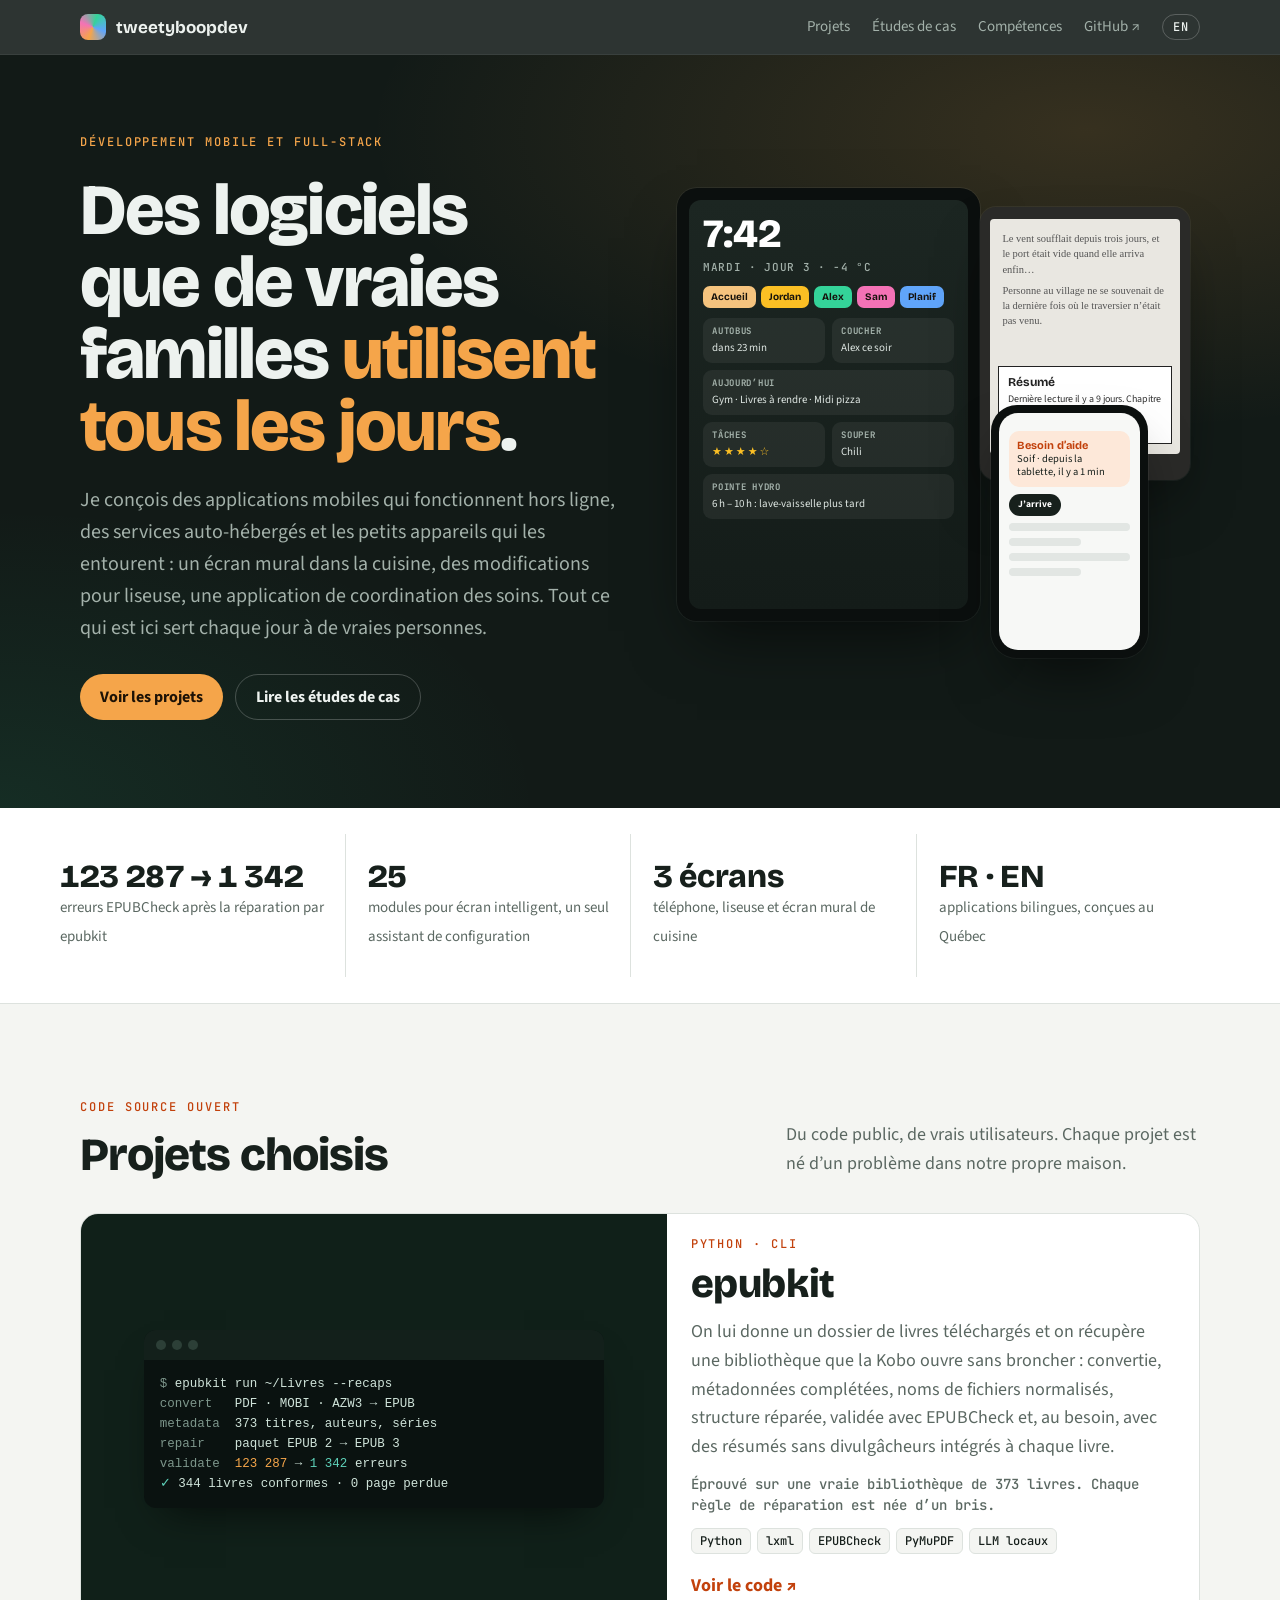
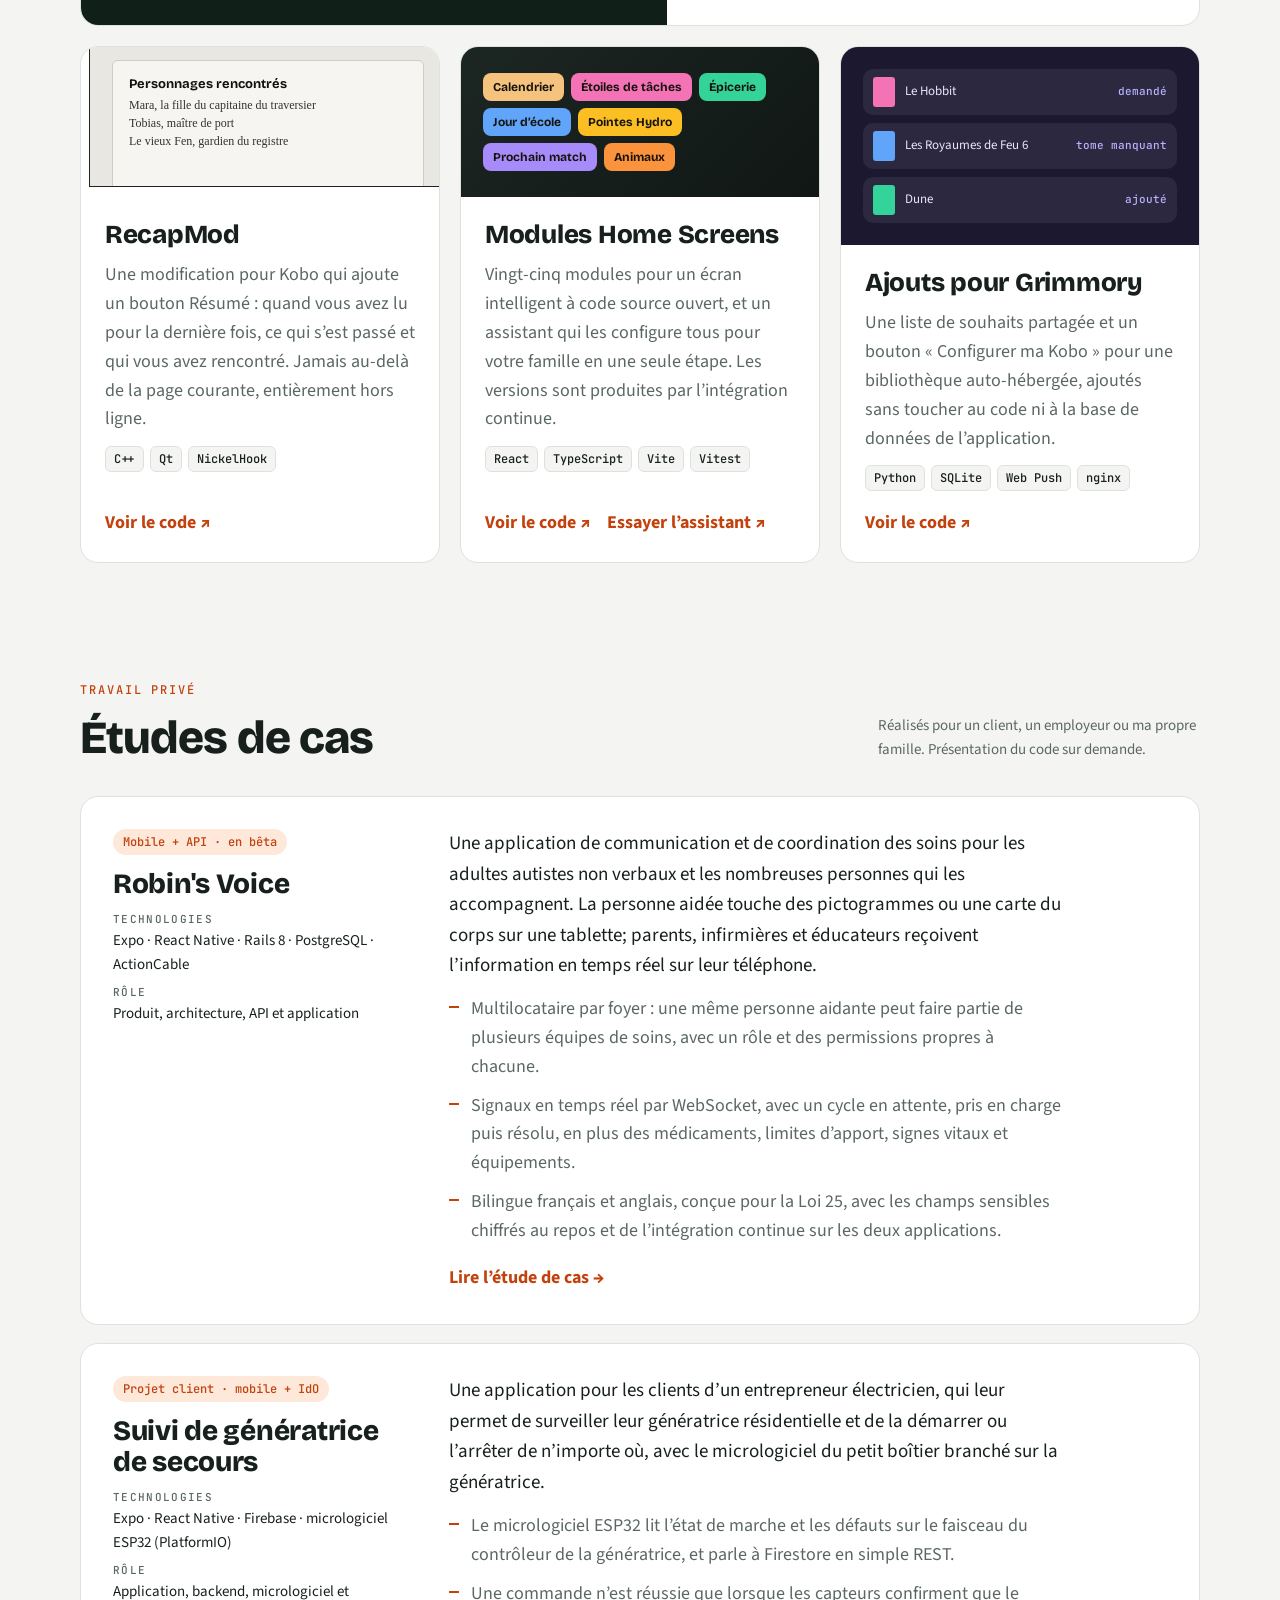
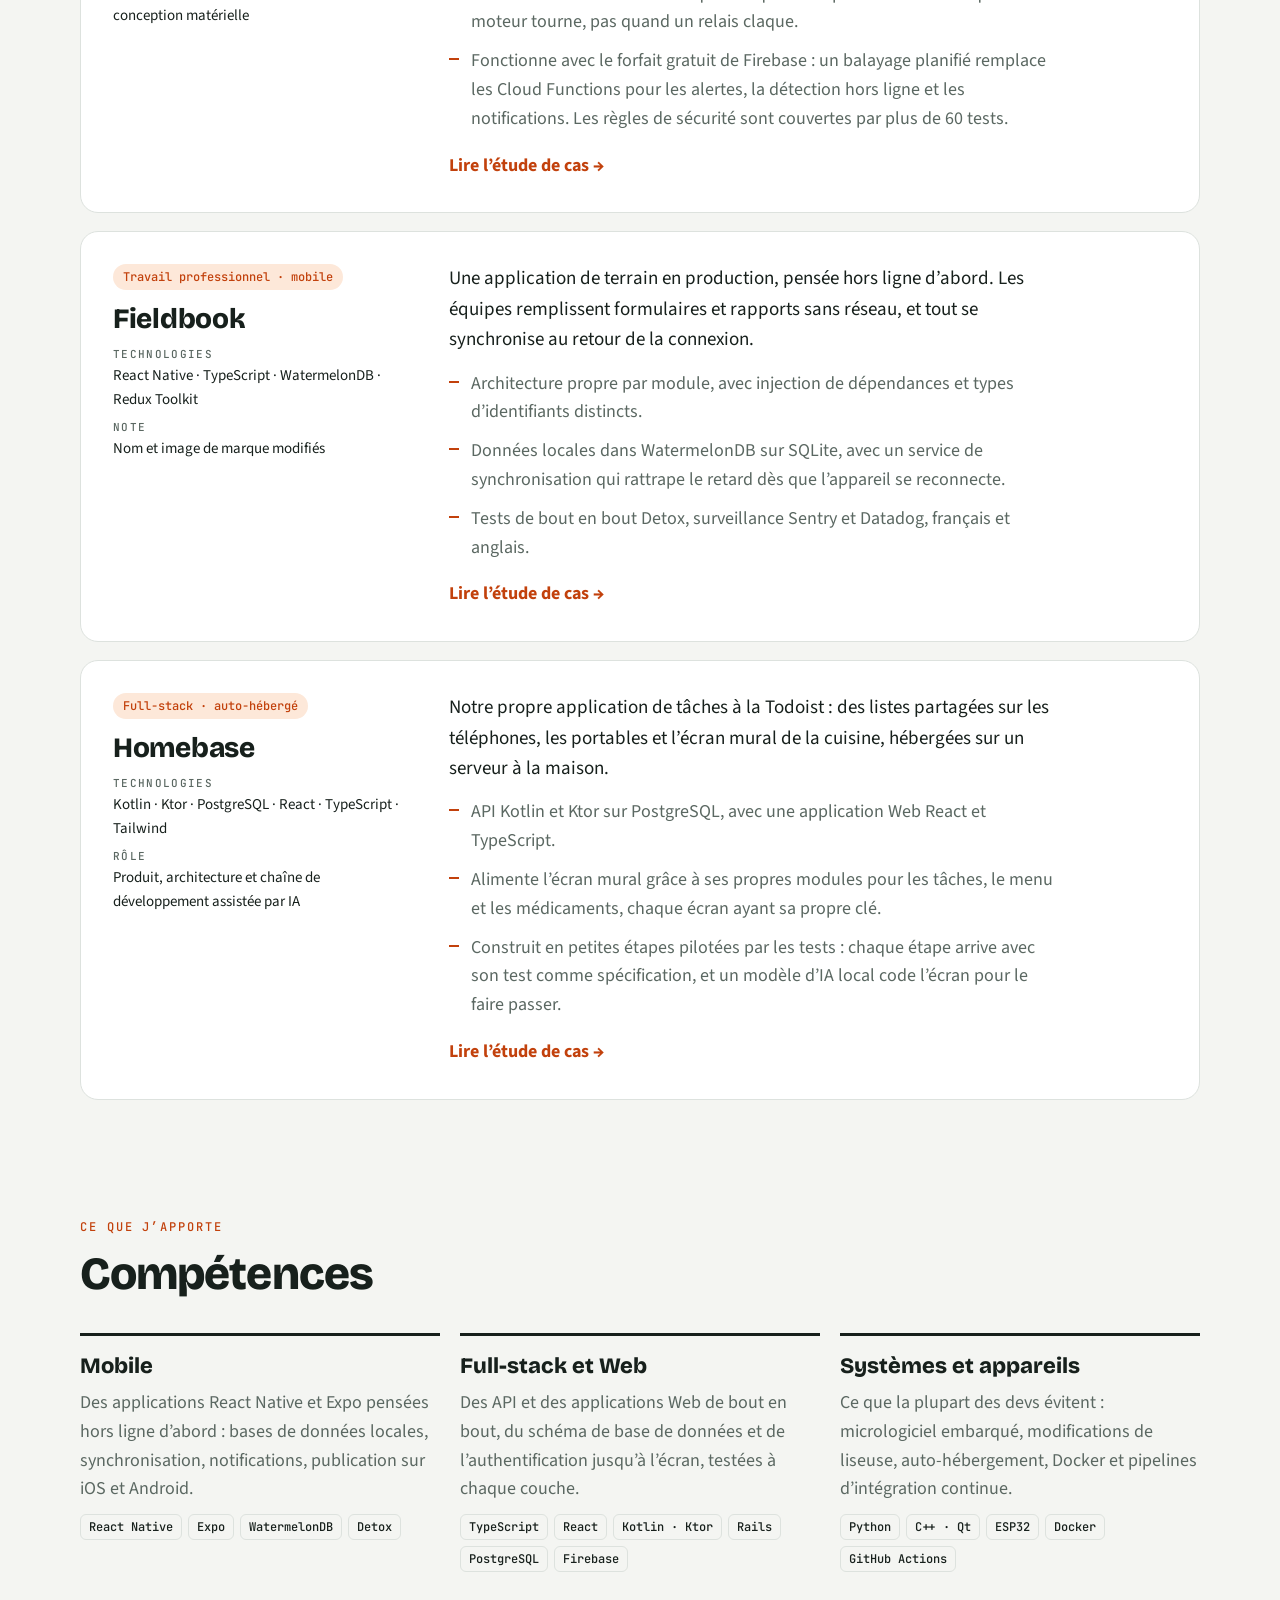
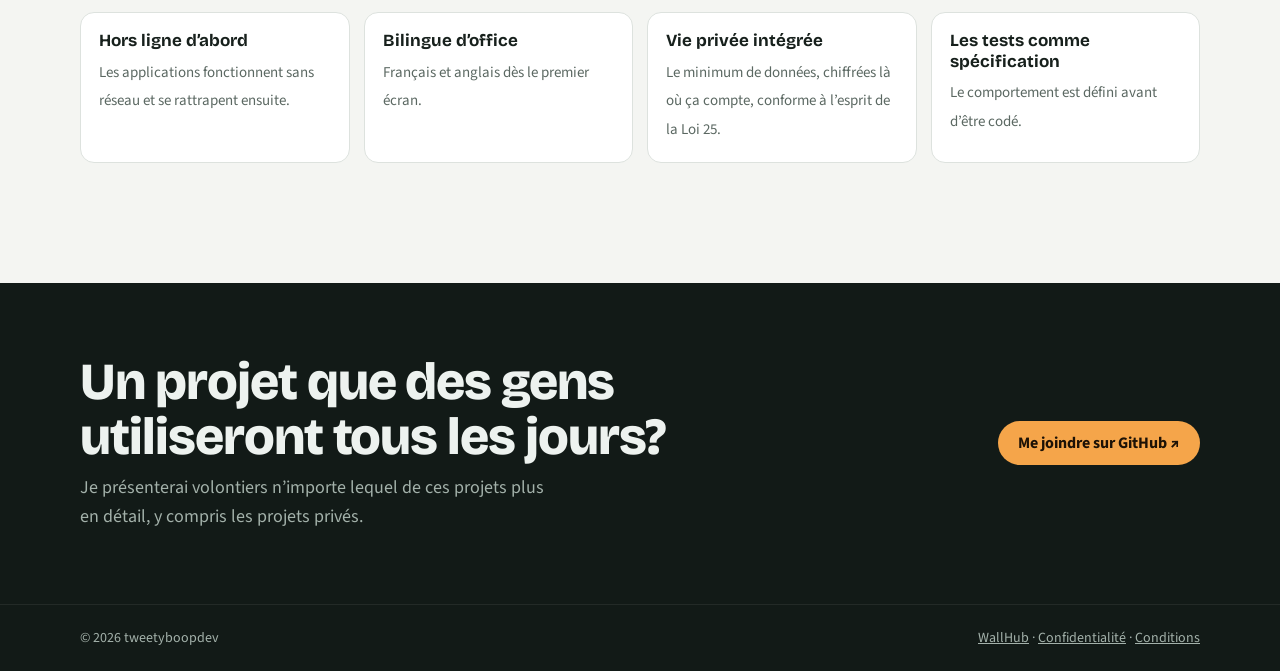
==== fr/index.html @ bd6b7a41 "Add case study pages, French version and link previews Each case study gets its own page with the pr" ====
<!doctype html>
<html lang="fr">
<head>
<meta charset="utf-8">
<meta name="viewport" content="width=device-width, initial-scale=1, viewport-fit=cover">
<title>tweetyboopdev · Développement mobile et full-stack</title>
<meta name="description" content="Applications mobiles hors ligne d’abord, logiciels familiaux auto-hébergés, outils pour livres numériques et modules pour écran intelligent. Des logiciels que de vraies familles utilisent tous les jours.">
<link rel="canonical" href="https://tweetyboopdev2022-code.github.io/fr/">
<link rel="alternate" hreflang="fr" href="https://tweetyboopdev2022-code.github.io/fr/">
<link rel="alternate" hreflang="en" href="https://tweetyboopdev2022-code.github.io/">
<link rel="alternate" hreflang="x-default" href="https://tweetyboopdev2022-code.github.io/">
<meta property="og:type" content="website">
<meta property="og:site_name" content="tweetyboopdev">
<meta property="og:title" content="tweetyboopdev · Développement mobile et full-stack">
<meta property="og:description" content="Applications mobiles hors ligne d’abord, logiciels familiaux auto-hébergés, outils pour livres numériques et modules pour écran intelligent. Des logiciels que de vraies familles utilisent tous les jours.">
<meta property="og:url" content="https://tweetyboopdev2022-code.github.io/fr/">
<meta property="og:image" content="https://tweetyboopdev2022-code.github.io/assets/og-fr.png">
<meta property="og:image:width" content="1200">
<meta property="og:image:height" content="630">
<meta property="og:locale" content="fr_CA">
<meta name="twitter:card" content="summary_large_image">
<meta name="theme-color" content="#121a17">
<link rel="icon" href="/assets/icon.svg" type="image/svg+xml">
<link rel="icon" href="/assets/icon-32.png" sizes="32x32" type="image/png">
<link rel="apple-touch-icon" href="/assets/apple-touch-icon.png">
<link rel="preconnect" href="https://fonts.googleapis.com">
<link rel="preconnect" href="https://fonts.gstatic.com" crossorigin>
<link rel="stylesheet" href="https://fonts.googleapis.com/css2?family=Bricolage+Grotesque:opsz,wght@12..96,500;12..96,700;12..96,800&family=Source+Sans+3:wght@400;600;700&family=JetBrains+Mono:wght@400;500&display=swap">
<link rel="stylesheet" href="/assets/site.css">
</head>
<body>

<header class="nav">
  <div class="wrap">
    <a class="brand" href="#top"><i aria-hidden="true"></i>tweetyboopdev</a>
    <ul>
      <li><a href="#work">Projets</a></li>
      <li><a href="#cases">Études de cas</a></li>
      <li><a href="#skills">Compétences</a></li>
      
      <li><a href="https://github.com/tweetyboopdev2022-code">GitHub ↗</a></li>
      <li><a class="lang" href="/" hreflang="en" lang="en" aria-label="Read in English">EN</a></li>
    </ul>
  </div>
</header>

<main id="top">
  <section class="hero" aria-labelledby="hero-h">
    <div class="wrap">
      <div>
        <span class="eyebrow">Développement mobile et full-stack</span>
        <h1 id="hero-h">Des logiciels que de vraies familles <em>utilisent tous les jours</em>.</h1>
        <p class="lede">Je conçois des applications mobiles qui fonctionnent hors ligne, des services auto-hébergés et les petits appareils qui les entourent : un écran mural dans la cuisine, des modifications pour liseuse, une application de coordination des soins. Tout ce qui est ici sert chaque jour à de vraies personnes.</p>
        
        <div class="cta">
          <a class="btn primary" href="#work">Voir les projets</a>
          <a class="btn ghost" href="#cases">Lire les études de cas</a>
        </div>
      </div>

      <div class="devices" aria-label="Illustrations de trois projets : un écran mural familial, une liseuse Kobo affichant un résumé, et un téléphone recevant une alerte de soins" role="img">
        <div class="dev wall">
          <div class="screen">
            <div class="time">7:42<small>MARDI · JOUR 3 · −4 °C</small></div>
            <div class="tabs"><b style="background:#f5c37e">Accueil</b><b style="background:#fbbf24">Jordan</b><b style="background:#34d399">Alex</b><b style="background:#f472b6">Sam</b><b style="background:#60a5fa">Planif</b></div>
            <div class="tiles">
              <div class="tile"><b>Autobus</b>dans 23 min</div><div class="tile"><b>Coucher</b>Alex ce soir</div><div class="tile wide"><b>Aujourd’hui</b>Gym · Livres à rendre · Midi pizza</div><div class="tile"><b>Tâches</b><span class="stars">★★★★☆</span></div><div class="tile"><b>Souper</b>Chili</div><div class="tile wide"><b>Pointe Hydro</b>6 h – 10 h : lave-vaisselle plus tard</div>
            </div>
          </div>
        </div>
        <div class="dev kobo">
          <div class="screen">
            <p>Le vent soufflait depuis trois jours, et le port était vide quand elle arriva enfin…</p><p>Personne au village ne se souvenait de la dernière fois où le traversier n’était pas venu.</p>
            <div class="recap"><h4>Résumé</h4><span>Dernière lecture il y a 9 jours. Chapitre 11 : Mara trouve le registre et apprend qui a vendu le bateau.</span></div>
          </div>
        </div>
        <div class="dev phone">
          <div class="screen">
            <div class="ping"><b>Besoin d’aide</b>Soif · depuis la tablette, il y a 1 min</div>
            <span class="ack">J’arrive</span>
            <div class="row"></div><div class="row s"></div><div class="row"></div><div class="row s"></div>
          </div>
        </div>
      </div>
    </div>
  </section>

  <div class="proof">
    <div class="wrap">
      <div><strong>123 287 → 1 342</strong><span>erreurs EPUBCheck après la réparation par epubkit</span></div><div><strong>25</strong><span>modules pour écran intelligent, un seul assistant de configuration</span></div><div><strong>3 écrans</strong><span>téléphone, liseuse et écran mural de cuisine</span></div><div><strong>FR · EN</strong><span>applications bilingues, conçues au Québec</span></div>
    </div>
  </div>

  <section class="block wrap" id="work" aria-labelledby="work-h">
    <div class="head">
      <div><span class="eyebrow">Code source ouvert</span><h2 id="work-h">Projets choisis</h2></div>
      <p>Du code public, de vrais utilisateurs. Chaque projet est né d’un problème dans notre propre maison.</p>
    </div>

    <div class="projects">
      <article class="proj feature">
        <div class="art epub" aria-hidden="true">
          <div class="term">
            <div class="bar"><i></i><i></i><i></i></div>
<pre><span class="dim">$</span> epubkit run ~/Livres --recaps
<span class="dim">convert</span>   PDF · MOBI · AZW3 → EPUB
<span class="dim">metadata</span>  373 titres, auteurs, séries
<span class="dim">repair</span>    paquet EPUB 2 → EPUB 3
<span class="dim">validate</span>  <span class="hi">123 287</span> → <span class="ok">1 342</span> erreurs
<span class="ok">✓</span> 344 livres conformes · 0 page perdue</pre>
          </div>
        </div>
        <div class="body">
          <span class="eyebrow">Python · CLI</span>
          <h3>epubkit</h3>
          <p>On lui donne un dossier de livres téléchargés et on récupère une bibliothèque que la Kobo ouvre sans broncher : convertie, métadonnées complétées, noms de fichiers normalisés, structure réparée, validée avec EPUBCheck et, au besoin, avec des résumés sans divulgâcheurs intégrés à chaque livre.</p>
          <p class="metric">Éprouvé sur une vraie bibliothèque de 373 livres. Chaque règle de réparation est née d’un bris.</p>
          <div class="tags"><span>Python</span><span>lxml</span><span>EPUBCheck</span><span>PyMuPDF</span><span>LLM locaux</span></div>
          <div class="links"><a href="https://github.com/tweetyboopdev2022-code/epubkit">Voir le code ↗</a></div>
        </div>
      </article>

      <article class="proj">
        <div class="art recap" aria-hidden="true"><div class="page"><b>Personnages rencontrés</b>Mara, la fille du capitaine du traversier<br>Tobias, maître de port<br>Le vieux Fen, gardien du registre</div></div>
        <div class="body">
          <h3>RecapMod</h3>
          <p>Une modification pour Kobo qui ajoute un bouton Résumé : quand vous avez lu pour la dernière fois, ce qui s’est passé et qui vous avez rencontré. Jamais au-delà de la page courante, entièrement hors ligne.</p>
          <div class="tags"><span>C++</span><span>Qt</span><span>NickelHook</span></div>
          <div class="links"><a href="https://github.com/tweetyboopdev2022-code/RecapMod">Voir le code ↗</a></div>
        </div>
      </article>

      <article class="proj">
        <div class="art hs" aria-hidden="true"><b style="background:#f5c37e">Calendrier</b><b style="background:#f472b6">Étoiles de tâches</b><b style="background:#34d399">Épicerie</b><b style="background:#60a5fa">Jour d’école</b><b style="background:#fbbf24">Pointes Hydro</b><b style="background:#a78bfa">Prochain match</b><b style="background:#fb923c">Animaux</b></div>
        <div class="body">
          <h3>Modules Home Screens</h3>
          <p>Vingt-cinq modules pour un écran intelligent à code source ouvert, et un assistant qui les configure tous pour votre famille en une seule étape. Les versions sont produites par l’intégration continue.</p>
          <div class="tags"><span>React</span><span>TypeScript</span><span>Vite</span><span>Vitest</span></div>
          <div class="links"><a href="https://github.com/tweetyboopdev2022-code/home-screens-plugins">Voir le code ↗</a><a href="https://tweetyboopdev2022-code.github.io/home-screens-plugins/">Essayer l’assistant ↗</a></div>
        </div>
      </article>

      <article class="proj">
        <div class="art grim" aria-hidden="true">
          <div class="book"><i style="background:#f472b6"></i>Le Hobbit<em>demandé</em></div><div class="book"><i style="background:#60a5fa"></i>Les Royaumes de Feu 6<em>tome manquant</em></div><div class="book"><i style="background:#34d399"></i>Dune<em>ajouté</em></div>
        </div>
        <div class="body">
          <h3>Ajouts pour Grimmory</h3>
          <p>Une liste de souhaits partagée et un bouton « Configurer ma Kobo » pour une bibliothèque auto-hébergée, ajoutés sans toucher au code ni à la base de données de l’application.</p>
          <div class="tags"><span>Python</span><span>SQLite</span><span>Web Push</span><span>nginx</span></div>
          <div class="links"><a href="https://github.com/tweetyboopdev2022-code/grimmory-addons">Voir le code ↗</a></div>
        </div>
      </article>
    </div>
  </section>

  <section class="block wrap" id="cases" aria-labelledby="cases-h">
    <div class="head">
      <div><span class="eyebrow">Travail privé</span><h2 id="cases-h">Études de cas</h2></div>
      <p class="private">Réalisés pour un client, un employeur ou ma propre famille. Présentation du code sur demande.</p>
    </div>

    <div class="cases">
      
      <article class="case" id="robins-voice">
        <aside>
          <span class="kind">Mobile + API · en bêta</span>
          <h3>Robin's Voice</h3>
          <dl><div><dt>Technologies</dt><dd>Expo · React Native · Rails 8 · PostgreSQL · ActionCable</dd></div><div><dt>Rôle</dt><dd>Produit, architecture, API et application</dd></div></dl>
        </aside>
        <div class="story">
          <p>Une application de communication et de coordination des soins pour les adultes autistes non verbaux et les nombreuses personnes qui les accompagnent. La personne aidée touche des pictogrammes ou une carte du corps sur une tablette; parents, infirmières et éducateurs reçoivent l’information en temps réel sur leur téléphone.</p>
          <ul><li>Multilocataire par foyer : une même personne aidante peut faire partie de plusieurs équipes de soins, avec un rôle et des permissions propres à chacune.</li><li>Signaux en temps réel par WebSocket, avec un cycle en attente, pris en charge puis résolu, en plus des médicaments, limites d’apport, signes vitaux et équipements.</li><li>Bilingue français et anglais, conçue pour la Loi 25, avec les champs sensibles chiffrés au repos et de l’intégration continue sur les deux applications.</li></ul>
          <a class="more" href="/fr/work/robins-voice/">Lire l’étude de cas →</a>
        </div>
      </article>
      <article class="case" id="generator-monitor">
        <aside>
          <span class="kind">Projet client · mobile + IdO</span>
          <h3>Suivi de génératrice de secours</h3>
          <dl><div><dt>Technologies</dt><dd>Expo · React Native · Firebase · micrologiciel ESP32 (PlatformIO)</dd></div><div><dt>Rôle</dt><dd>Application, backend, micrologiciel et conception matérielle</dd></div></dl>
        </aside>
        <div class="story">
          <p>Une application pour les clients d’un entrepreneur électricien, qui leur permet de surveiller leur génératrice résidentielle et de la démarrer ou l’arrêter de n’importe où, avec le micrologiciel du petit boîtier branché sur la génératrice.</p>
          <ul><li>Le micrologiciel ESP32 lit l’état de marche et les défauts sur le faisceau du contrôleur de la génératrice, et parle à Firestore en simple REST.</li><li>Une commande n’est réussie que lorsque les capteurs confirment que le moteur tourne, pas quand un relais claque.</li><li>Fonctionne avec le forfait gratuit de Firebase : un balayage planifié remplace les Cloud Functions pour les alertes, la détection hors ligne et les notifications. Les règles de sécurité sont couvertes par plus de 60 tests.</li></ul>
          <a class="more" href="/fr/work/generator-monitor/">Lire l’étude de cas →</a>
        </div>
      </article>
      <article class="case" id="fieldbook">
        <aside>
          <span class="kind">Travail professionnel · mobile</span>
          <h3>Fieldbook</h3>
          <dl><div><dt>Technologies</dt><dd>React Native · TypeScript · WatermelonDB · Redux Toolkit</dd></div><div><dt>Note</dt><dd>Nom et image de marque modifiés</dd></div></dl>
        </aside>
        <div class="story">
          <p>Une application de terrain en production, pensée hors ligne d’abord. Les équipes remplissent formulaires et rapports sans réseau, et tout se synchronise au retour de la connexion.</p>
          <ul><li>Architecture propre par module, avec injection de dépendances et types d’identifiants distincts.</li><li>Données locales dans WatermelonDB sur SQLite, avec un service de synchronisation qui rattrape le retard dès que l’appareil se reconnecte.</li><li>Tests de bout en bout Detox, surveillance Sentry et Datadog, français et anglais.</li></ul>
          <a class="more" href="/fr/work/fieldbook/">Lire l’étude de cas →</a>
        </div>
      </article>
      <article class="case" id="homebase">
        <aside>
          <span class="kind">Full-stack · auto-hébergé</span>
          <h3>Homebase</h3>
          <dl><div><dt>Technologies</dt><dd>Kotlin · Ktor · PostgreSQL · React · TypeScript · Tailwind</dd></div><div><dt>Rôle</dt><dd>Produit, architecture et chaîne de développement assistée par IA</dd></div></dl>
        </aside>
        <div class="story">
          <p>Notre propre application de tâches à la Todoist : des listes partagées sur les téléphones, les portables et l’écran mural de la cuisine, hébergées sur un serveur à la maison.</p>
          <ul><li>API Kotlin et Ktor sur PostgreSQL, avec une application Web React et TypeScript.</li><li>Alimente l’écran mural grâce à ses propres modules pour les tâches, le menu et les médicaments, chaque écran ayant sa propre clé.</li><li>Construit en petites étapes pilotées par les tests : chaque étape arrive avec son test comme spécification, et un modèle d’IA local code l’écran pour le faire passer.</li></ul>
          <a class="more" href="/fr/work/homebase/">Lire l’étude de cas →</a>
        </div>
      </article>
    </div>
  </section>

  <section class="block wrap" id="skills" aria-labelledby="skills-h">
    <div class="head">
      <div><span class="eyebrow">Ce que j’apporte</span><h2 id="skills-h">Compétences</h2></div>
    </div>
    <div class="skills">
      <div class="skill"><h3>Mobile</h3><p>Des applications React Native et Expo pensées hors ligne d’abord : bases de données locales, synchronisation, notifications, publication sur iOS et Android.</p><div class="tags"><span>React Native</span><span>Expo</span><span>WatermelonDB</span><span>Detox</span></div></div><div class="skill"><h3>Full-stack et Web</h3><p>Des API et des applications Web de bout en bout, du schéma de base de données et de l’authentification jusqu’à l’écran, testées à chaque couche.</p><div class="tags"><span>TypeScript</span><span>React</span><span>Kotlin · Ktor</span><span>Rails</span><span>PostgreSQL</span><span>Firebase</span></div></div><div class="skill"><h3>Systèmes et appareils</h3><p>Ce que la plupart des devs évitent : micrologiciel embarqué, modifications de liseuse, auto-hébergement, Docker et pipelines d’intégration continue.</p><div class="tags"><span>Python</span><span>C++ · Qt</span><span>ESP32</span><span>Docker</span><span>GitHub Actions</span></div></div>
    </div>
    <div class="principles">
      <div><b>Hors ligne d’abord</b><span>Les applications fonctionnent sans réseau et se rattrapent ensuite.</span></div><div><b>Bilingue d’office</b><span>Français et anglais dès le premier écran.</span></div><div><b>Vie privée intégrée</b><span>Le minimum de données, chiffrées là où ça compte, conforme à l’esprit de la Loi 25.</span></div><div><b>Les tests comme spécification</b><span>Le comportement est défini avant d’être codé.</span></div>
    </div>
  </section>
</main>

<section class="contact" aria-labelledby="contact-h">
  <div class="wrap">
    <div>
      <h2 id="contact-h">Un projet que des gens utiliseront tous les jours?</h2>
      <p>Je présenterai volontiers n’importe lequel de ces projets plus en détail, y compris les projets privés.</p>
    </div>
    <div class="actions"><a class="btn primary" href="https://github.com/tweetyboopdev2022-code">Me joindre sur GitHub ↗</a></div>
  </div>
</section>
<footer>
  <div class="wrap">
    <span>© 2026 tweetyboopdev</span>
    <span><a href="/wallhub/">WallHub</a> · <a href="/wallhub/privacy.html">Confidentialité</a> · <a href="/wallhub/terms.html">Conditions</a></span>
  </div>
</footer>
</body>
</html>
---- assets/site.css ----
/* Layout: a dark "living room" hero holding three device mockups (wall display, e-reader, phone);
   below it a light page: proof strip, featured + grid projects, case-study rows, skills, contact band. */
:root {
  --bg: #f4f5f2;
  --surface: #ffffff;
  --ink: #17201c;
  --muted: #5b6862;
  --line: #dde2de;
  --accent: #c2410c;
  --accent-soft: #fde8d9;
  --night: #121a17;
  --night-2: #1b2622;
  --night-ink: #edf2ef;
  --night-muted: #a3b1aa;
  --glow: #f5a54a;
  --display: "Bricolage Grotesque", "Avenir Next", "Segoe UI", system-ui, sans-serif;
  --body: "Source Sans 3", "Segoe UI", system-ui, sans-serif;
  --mono: "JetBrains Mono", ui-monospace, Menlo, Consolas, monospace;
  --radius: 18px;
  color-scheme: light;
}
@media (prefers-color-scheme: dark) {
  :root {
    --bg: #0e1412; --surface: #151d1a; --ink: #e7ede9; --muted: #9db0a7; --line: #24302b;
    --accent: #f5a54a; --accent-soft: #33261a; --night: #090e0c; --night-2: #121a17;
    color-scheme: dark;
  }
}
* { box-sizing: border-box; }
html { scroll-behavior: smooth; scroll-padding-top: 72px; }
@media (prefers-reduced-motion: reduce) { html { scroll-behavior: auto; } *, *::before, *::after { transition: none !important; animation: none !important; } }
body { margin: 0; background: var(--bg); color: var(--ink); font: 18px/1.6 var(--body); -webkit-font-smoothing: antialiased; }
img, svg { max-width: 100%; }
a { color: inherit; }
a:focus-visible, button:focus-visible { outline: 3px solid var(--glow); outline-offset: 3px; border-radius: 6px; }
.wrap { max-width: 1160px; margin: 0 auto; padding-left: max(20px, env(safe-area-inset-left, 0px)); padding-right: max(20px, env(safe-area-inset-right, 0px)); }
.eyebrow { font: 500 12px/1 var(--mono); letter-spacing: .16em; text-transform: uppercase; color: var(--accent); }

/* nav */
.nav { position: sticky; top: env(safe-area-inset-top, 0px); z-index: 20; background: color-mix(in srgb, var(--night) 88%, transparent); backdrop-filter: blur(12px); -webkit-backdrop-filter: blur(12px); color: var(--night-ink); border-bottom: 1px solid rgba(255,255,255,.06); }
body::before { content: ""; position: fixed; inset: 0 0 auto; height: env(safe-area-inset-top, 0px); z-index: 30; background: var(--night); }
.nav .wrap { display: flex; align-items: center; justify-content: space-between; gap: 16px; padding-block: 14px; }
.brand { display: flex; align-items: center; gap: 10px; font: 700 17px/1 var(--display); text-decoration: none; }
.brand i { width: 26px; height: 26px; border-radius: 8px; background: conic-gradient(from 200deg, #f5a54a, #f472b6, #34d399, #60a5fa, #f5a54a); display: inline-block; }
.nav ul { list-style: none; display: flex; gap: 22px; margin: 0; padding: 0; font-size: 15px; }
.nav ul a { text-decoration: none; color: var(--night-muted); }
.nav ul a:hover { color: var(--night-ink); }
@media (max-width: 560px) { .nav ul li:not(:last-child) { display: none; } }

/* hero */
.hero { background: radial-gradient(1200px 500px at 85% 10%, rgba(245,165,74,.16), transparent 60%), radial-gradient(900px 500px at 0% 100%, rgba(52,211,153,.10), transparent 60%), var(--night); color: var(--night-ink); overflow: hidden; }
.hero .wrap { display: grid; grid-template-columns: minmax(0, 1.05fr) minmax(0, 1fr); gap: 48px; align-items: center; padding-block: 72px 88px; }
@media (max-width: 960px) { .hero .wrap { grid-template-columns: minmax(0, 1fr); padding-block: 48px 64px; } }
.hero h1 { font: 800 clamp(40px, 6vw, 72px)/1.0 var(--display); letter-spacing: -.025em; margin: 18px 0 22px; text-wrap: balance; }
.hero h1 em { font-style: normal; color: var(--glow); }
.hero p.lede { font-size: 20px; color: var(--night-muted); max-width: 54ch; margin: 0 0 30px; }
.cta { display: flex; flex-wrap: wrap; gap: 12px; }
.btn { display: inline-flex; align-items: center; gap: 8px; font: 700 16px/1 var(--body); padding: 14px 20px; border-radius: 999px; text-decoration: none; transition: transform .15s ease, background-color .2s; }
.btn.primary { background: var(--glow); color: #1d1206; }
.btn.ghost { border: 1px solid rgba(255,255,255,.22); color: var(--night-ink); }
.btn:hover { transform: translateY(-1px); }
.hero .eyebrow { color: var(--glow); }

/* devices */
.devices { position: relative; height: 470px; }
@media (max-width: 960px) { .devices { height: 420px; max-width: 560px; width: 100%; margin: 0 auto; } }
@media (max-width: 480px) { .devices { height: 360px; } }
.dev { position: absolute; border-radius: 22px; box-shadow: 0 30px 60px -20px rgba(0,0,0,.6), 0 0 0 1px rgba(255,255,255,.06); }
.wall { left: 0; top: 0; width: 58%; height: 92%; background: #0b0f0e; padding: 12px; border-radius: 20px; }
.wall .screen { height: 100%; border-radius: 12px; background: linear-gradient(180deg, #1c2622, #141c19); padding: 14px; display: grid; grid-template-rows: auto auto 1fr; gap: 10px; overflow: hidden; }
.wall .time { font: 800 clamp(26px, 4vw, 40px)/1 var(--display); color: #fff; }
.wall .time small { display: block; font: 500 11px/1.4 var(--mono); color: #a3b1aa; letter-spacing: .06em; margin-top: 6px; }
.tabs { display: flex; flex-wrap: wrap; gap: 5px; }
.tabs b { font: 700 10px/1 var(--display); padding: 6px 8px; border-radius: 7px; color: #16120c; }
.tiles { display: grid; grid-template-columns: 1fr 1fr; gap: 7px; align-content: start; }
.tile { background: rgba(255,255,255,.06); border-radius: 9px; padding: 8px 9px; font-size: 11px; line-height: 1.3; color: #dfe7e3; min-width: 0; }
.tile b { display: block; font: 700 9px/1.2 var(--mono); letter-spacing: .08em; text-transform: uppercase; color: #a3b1aa; margin-bottom: 4px; }
.tile.wide { grid-column: span 2; }
.stars { color: #fbbf24; letter-spacing: 2px; }
.kobo { right: 2%; top: 4%; width: 40%; height: 58%; background: #2a2a28; padding: 12px 10px 26px; border-radius: 16px; }
.kobo .screen { height: 100%; background: #e9e7e1; border-radius: 4px; color: #222; padding: 12px; font-family: Georgia, "Times New Roman", serif; font-size: 10.5px; line-height: 1.45; overflow: hidden; position: relative; }
.kobo .screen p { margin: 0 0 6px; color: #555; }
.recap { position: absolute; left: 8px; right: 8px; bottom: 10px; background: #fff; border: 1px solid #222; padding: 9px; font-family: var(--body); }
.recap h4 { margin: 0 0 4px; font: 700 12px/1.1 var(--display); }
.recap span { display: block; font-size: 10px; color: #333; line-height: 1.35; }
.phone { right: 10%; bottom: 0; width: 30%; height: 54%; background: #0b0f0e; padding: 8px; border-radius: 26px; }
.phone .screen { height: 100%; border-radius: 19px; background: #f7f8f6; padding: 18px 10px 10px; display: grid; align-content: start; gap: 7px; overflow: hidden; color: #17201c; }
.phone .ping { background: #fde8d9; border-radius: 10px; padding: 8px; font-size: 10.5px; line-height: 1.3; }
.phone .ping b { display: block; font: 700 11px/1.2 var(--display); color: #c2410c; }
.phone .row { height: 8px; border-radius: 4px; background: #e2e6e3; }
.phone .row.s { width: 60%; }
.phone .ack { justify-self: start; background: #17201c; color: #fff; font: 700 9.5px/1 var(--body); padding: 6px 9px; border-radius: 999px; }
@media (prefers-reduced-motion: no-preference) {
  .dev { animation: rise .8s cubic-bezier(.2,.7,.2,1) both; }
  .kobo { animation-delay: .12s; } .phone { animation-delay: .24s; }
  @keyframes rise { from { transform: translateY(14px); } to { transform: none; } }
}

/* proof strip */
.proof { border-bottom: 1px solid var(--line); background: var(--surface); }
.proof .wrap { display: grid; grid-template-columns: repeat(4, minmax(0, 1fr)); gap: 0; }
@media (max-width: 760px) { .proof .wrap { grid-template-columns: repeat(2, minmax(0, 1fr)); } }
.proof div { padding: 26px 18px 26px 0; border-right: 1px solid var(--line); min-width: 0; }
.proof div + div { padding-left: 22px; }
.proof div:last-child { border-right: 0; }
@media (max-width: 760px) { .proof div { border-right: 0; padding-left: 0 !important; } }
.proof strong { display: block; font: 800 clamp(24px, 3vw, 32px)/1.05 var(--display); letter-spacing: -.01em; font-variant-numeric: tabular-nums; }
.proof span { font-size: 15px; color: var(--muted); }

/* sections */
section.block { padding-block: 88px 24px; }
.head { display: flex; flex-wrap: wrap; align-items: end; justify-content: space-between; gap: 16px; margin-bottom: 34px; }
.head h2 { font: 800 clamp(30px, 4vw, 46px)/1.05 var(--display); letter-spacing: -.02em; margin: 10px 0 0; text-wrap: balance; }
.head p { margin: 0; color: var(--muted); max-width: 46ch; }

/* projects */
.projects { display: grid; grid-template-columns: repeat(6, minmax(0, 1fr)); gap: 20px; }
.proj { grid-column: span 2; background: var(--surface); border: 1px solid var(--line); border-radius: var(--radius); overflow: hidden; display: flex; flex-direction: column; min-width: 0; transition: transform .2s ease, box-shadow .2s ease; }
.proj:hover { transform: translateY(-3px); box-shadow: 0 18px 40px -24px rgba(0,0,0,.35); }
.proj.feature { grid-column: span 6; display: grid; grid-template-columns: minmax(0, 1.1fr) minmax(0, 1fr); }
@media (max-width: 960px) { .proj { grid-column: span 3; } .proj.feature { grid-column: span 6; grid-template-columns: minmax(0, 1fr); } }
@media (max-width: 640px) { .proj, .proj.feature { grid-column: span 6; } }
.art { min-height: 150px; position: relative; overflow: hidden; }
.proj .body { padding: 24px; display: flex; flex-direction: column; gap: 12px; flex: 1; }
.proj h3 { font: 800 26px/1.1 var(--display); margin: 0; letter-spacing: -.01em; }
.proj.feature h3 { font-size: clamp(30px, 3.6vw, 40px); }
.proj p { margin: 0; color: var(--muted); }
.metric { font: 500 14px/1.5 var(--mono); color: var(--accent); }
.tags { display: flex; flex-wrap: wrap; gap: 6px; }
.tags span { font: 500 12px/1 var(--mono); padding: 6px 8px; border-radius: 6px; background: var(--bg); border: 1px solid var(--line); }
.links { display: flex; flex-wrap: wrap; gap: 16px; margin-top: auto; padding-top: 6px; }
.links a { font-weight: 700; color: var(--accent); text-decoration: none; }
.links a:hover { text-decoration: underline; text-underline-offset: 3px; }

/* project art */
.art.epub { background: #102019; display: grid; place-items: center; padding: 28px; min-height: 280px; }
.term { width: 100%; max-width: 460px; background: #0a1210; border-radius: 12px; box-shadow: 0 20px 40px -20px rgba(0,0,0,.7); font: 12.5px/1.6 var(--mono); color: #cfe3d9; overflow: hidden; }
.term .bar { display: flex; gap: 6px; padding: 10px 12px; background: #13201b; }
.term .bar i { width: 10px; height: 10px; border-radius: 50%; background: #2c3f37; }
.term pre { margin: 0; padding: 14px 16px; white-space: pre-wrap; overflow-wrap: anywhere; }
.term .ok { color: #5ed1b9; } .term .dim { color: #7d968b; } .term .hi { color: #f5a54a; }
.art.recap { background: #e9e7e1; }
.art.recap .page { position: absolute; inset: 22px 22px -10px; background: #f6f5f1; border: 1px solid #cfccc4; border-radius: 6px; padding: 16px; font: 12px/1.5 Georgia, serif; color: #333; }
.art.recap .page b { font: 700 13px/1.2 var(--display); display: block; margin-bottom: 4px; color: #111; }
.art.hs { background: linear-gradient(135deg, #1c2622, #101715); padding: 22px; display: flex; flex-wrap: wrap; gap: 7px; align-content: center; }
.art.hs b { font: 700 12px/1 var(--display); padding: 8px 10px; border-radius: 8px; color: #16120c; }
.art.grim { background: #1b1830; padding: 22px; display: grid; gap: 8px; align-content: center; }
.art.grim .book { display: flex; align-items: center; gap: 10px; background: rgba(255,255,255,.07); border-radius: 10px; padding: 8px 10px; color: #e8e5ff; font-size: 13px; }
.art.grim .book i { width: 22px; height: 30px; border-radius: 3px; flex: none; }
.art.grim .book em { margin-left: auto; font-style: normal; font: 500 11px/1 var(--mono); color: #b9b2ff; }

/* case studies */
.cases { display: grid; gap: 18px; }
.case { display: grid; grid-template-columns: minmax(0, 300px) minmax(0, 1fr); gap: 36px; background: var(--surface); border: 1px solid var(--line); border-radius: var(--radius); padding: 32px; }
@media (max-width: 820px) { .case { grid-template-columns: minmax(0, 1fr); gap: 18px; padding: 24px; } }
.case aside { display: grid; gap: 14px; align-content: start; }
.case h3 { font: 800 28px/1.1 var(--display); margin: 0; letter-spacing: -.01em; }
.kind { justify-self: start; font: 500 12px/1 var(--mono); padding: 7px 10px; border-radius: 999px; background: var(--accent-soft); color: var(--accent); }
.case dl { margin: 0; display: grid; gap: 10px; font-size: 15px; }
.case dt { font: 500 11px/1 var(--mono); letter-spacing: .12em; text-transform: uppercase; color: var(--muted); }
.case dd { margin: 4px 0 0; }
.case .story { display: grid; gap: 14px; max-width: 68ch; }
.case .story p { margin: 0; font-size: 19px; }
.case ul { margin: 0; padding: 0; list-style: none; display: grid; gap: 10px; }
.case li { position: relative; padding-left: 22px; color: var(--muted); }
.case li::before { content: ""; position: absolute; left: 0; top: .62em; width: 10px; height: 2px; background: var(--accent); }
.private { font-size: 15px; color: var(--muted); }

/* skills */
.skills { display: grid; grid-template-columns: repeat(3, minmax(0, 1fr)); gap: 20px; }
@media (max-width: 860px) { .skills { grid-template-columns: minmax(0, 1fr); } }
.skill { border-top: 3px solid var(--ink); padding-top: 18px; display: grid; gap: 10px; align-content: start; }
.skill h3 { font: 800 22px/1.15 var(--display); margin: 0; }
.skill p { margin: 0; color: var(--muted); }
.principles { margin-top: 40px; display: grid; grid-template-columns: repeat(4, minmax(0, 1fr)); gap: 14px; }
@media (max-width: 860px) { .principles { grid-template-columns: repeat(2, minmax(0, 1fr)); } }
.principles div { background: var(--surface); border: 1px solid var(--line); border-radius: 14px; padding: 18px; min-width: 0; }
.principles b { display: block; font: 700 17px/1.2 var(--display); margin-bottom: 6px; }
.principles span { font-size: 15px; color: var(--muted); }

/* contact */
.contact { margin-top: 96px; background: var(--night); color: var(--night-ink); }
.contact .wrap { padding-block: 72px; display: grid; grid-template-columns: minmax(0, 1fr) auto; gap: 28px; align-items: center; }
@media (max-width: 760px) { .contact .wrap { grid-template-columns: minmax(0, 1fr); } }
.contact h2 { font: 800 clamp(30px, 4.4vw, 52px)/1.05 var(--display); margin: 0 0 10px; letter-spacing: -.02em; text-wrap: balance; }
.contact p { margin: 0; color: var(--night-muted); max-width: 52ch; }
footer { background: var(--night); color: var(--night-muted); border-top: 1px solid rgba(255,255,255,.07); font-size: 14px; }
footer .wrap { display: flex; flex-wrap: wrap; justify-content: space-between; gap: 12px; padding-block: 22px calc(22px + env(safe-area-inset-bottom, 0px)); }
footer a { color: var(--night-muted); }

/* language switch + availability */
.lang { border: 1px solid rgba(255,255,255,.22); border-radius: 999px; padding: 4px 10px; font: 500 12px/1 var(--mono); letter-spacing: .08em; }
.nav ul a.lang { color: var(--night-ink); }
.avail { display: inline-flex; align-items: center; gap: 8px; font-size: 15px; color: var(--night-muted); margin: -14px 0 26px; }
.avail::before { content: ""; width: 8px; height: 8px; border-radius: 50%; background: #34d399; box-shadow: 0 0 0 4px rgba(52,211,153,.18); }
.case .more { margin-top: 4px; font-weight: 700; color: var(--accent); text-decoration: none; justify-self: start; }
.case .more:hover { text-decoration: underline; text-underline-offset: 3px; }
.contact .actions { display: flex; flex-wrap: wrap; gap: 12px; }

/* case study pages */
.cs-hero { background: radial-gradient(900px 420px at 90% 0%, rgba(245,165,74,.14), transparent 60%), var(--night); color: var(--night-ink); }
.cs-hero .wrap { padding-block: 56px 64px; }
.crumb { font-size: 15px; color: var(--night-muted); text-decoration: none; }
.crumb:hover { color: var(--night-ink); }
.cs-hero .kind { margin-top: 26px; background: rgba(245,165,74,.14); color: var(--glow); display: inline-block; }
.cs-hero h1 { font: 800 clamp(38px, 6vw, 68px)/1.02 var(--display); letter-spacing: -.025em; margin: 16px 0 18px; max-width: 18ch; text-wrap: balance; }
.cs-hero .lede { font-size: clamp(19px, 2.2vw, 23px); color: var(--night-muted); max-width: 60ch; margin: 0; }
.facts { display: grid; grid-template-columns: repeat(3, minmax(0, 1fr)); gap: 0; margin-top: 40px; border-top: 1px solid rgba(255,255,255,.1); }
@media (max-width: 760px) { .facts { grid-template-columns: minmax(0, 1fr); } }
.facts div { padding: 18px 20px 0 0; min-width: 0; }
.facts dt { font: 500 11px/1 var(--mono); letter-spacing: .12em; text-transform: uppercase; color: var(--glow); }
.facts dd { margin: 8px 0 0; font-size: 16px; color: var(--night-ink); }
.cs { padding-block: 72px 0; }
.cs h2 { font: 800 clamp(26px, 3.4vw, 38px)/1.1 var(--display); letter-spacing: -.02em; margin: 10px 0 18px; }
.cs .prose { max-width: 68ch; font-size: 19px; }
.cs .prose p { margin: 0 0 14px; }
.features { display: grid; grid-template-columns: repeat(2, minmax(0, 1fr)); gap: 16px; margin-top: 8px; }
@media (max-width: 760px) { .features { grid-template-columns: minmax(0, 1fr); } }
.features div { background: var(--surface); border: 1px solid var(--line); border-radius: 14px; padding: 20px; min-width: 0; }
.features b { display: block; font: 700 18px/1.25 var(--display); margin-bottom: 6px; }
.features span { color: var(--muted); font-size: 16px; }

/* system diagram: rows of stages joined by labelled connectors; stacks vertically on phones */
.diagram { background: var(--surface); border: 1px solid var(--line); border-radius: var(--radius); padding: 26px; display: grid; gap: 26px; }
.flow { display: grid; gap: 10px; }
.flow > h3 { margin: 0; font: 500 11px/1 var(--mono); letter-spacing: .12em; text-transform: uppercase; color: var(--muted); }
.lane { display: flex; align-items: stretch; gap: 0; }
.stage { flex: 1 1 0; min-width: 0; background: var(--bg); border: 1px solid var(--line); border-radius: 12px; padding: 14px; }
.stage.hot { border-color: var(--accent); box-shadow: inset 0 3px 0 var(--accent); }
.stage b { display: block; font: 700 16px/1.2 var(--display); }
.stage small { display: block; font: 500 11.5px/1.4 var(--mono); color: var(--accent); margin: 4px 0 8px; }
.stage ul { margin: 0; padding: 0 0 0 16px; font-size: 14px; color: var(--muted); line-height: 1.45; }
.link { flex: 0 0 96px; display: grid; place-items: center; align-content: center; gap: 4px; padding: 0 6px; text-align: center; font: 500 10.5px/1.3 var(--mono); color: var(--muted); }
.link::after { content: "→"; font: 700 20px/1 var(--body); color: var(--accent); order: -1; }
.link.both::after { content: "⇄"; }
@media (max-width: 860px) {
  .lane { flex-direction: column; }
  .link { flex-basis: auto; padding: 8px 0; grid-auto-flow: column; gap: 10px; }
  .link::after { content: "↓"; }
  .link.both::after { content: "⇅"; }
}
.decisions { counter-reset: d; display: grid; gap: 14px; margin: 0; padding: 0; list-style: none; }
.decisions li { counter-increment: d; display: grid; grid-template-columns: 52px minmax(0, 1fr); gap: 4px 16px; background: var(--surface); border: 1px solid var(--line); border-radius: 14px; padding: 22px; }
.decisions li::before { content: counter(d, decimal-leading-zero); grid-row: span 2; font: 800 30px/1 var(--display); color: var(--accent); }
.decisions b { font: 700 19px/1.3 var(--display); }
.decisions span { color: var(--muted); }
@media (max-width: 560px) { .decisions li { grid-template-columns: minmax(0, 1fr); } .decisions li::before { grid-row: auto; font-size: 22px; } }
.status { display: grid; grid-template-columns: minmax(0, 1fr) minmax(0, 1fr); gap: 16px; }
@media (max-width: 760px) { .status { grid-template-columns: minmax(0, 1fr); } }
.status > div { background: var(--surface); border: 1px solid var(--line); border-radius: 14px; padding: 22px; }
.status h3 { margin: 0 0 8px; font: 700 18px/1.2 var(--display); }
.status p { margin: 0; color: var(--muted); }
.pager { display: grid; grid-template-columns: minmax(0, 1fr) minmax(0, 1fr); gap: 16px; padding-block: 72px 0; }
.pager a { display: grid; gap: 6px; background: var(--surface); border: 1px solid var(--line); border-radius: 14px; padding: 20px; text-decoration: none; transition: transform .2s ease; }
.pager a:hover { transform: translateY(-2px); }
.pager a:last-child { text-align: right; }
.pager span { font: 500 11px/1 var(--mono); letter-spacing: .12em; text-transform: uppercase; color: var(--muted); }
.pager b { font: 700 20px/1.2 var(--display); }
@media (max-width: 560px) { .pager { grid-template-columns: minmax(0, 1fr); } .pager a:last-child { text-align: left; } }
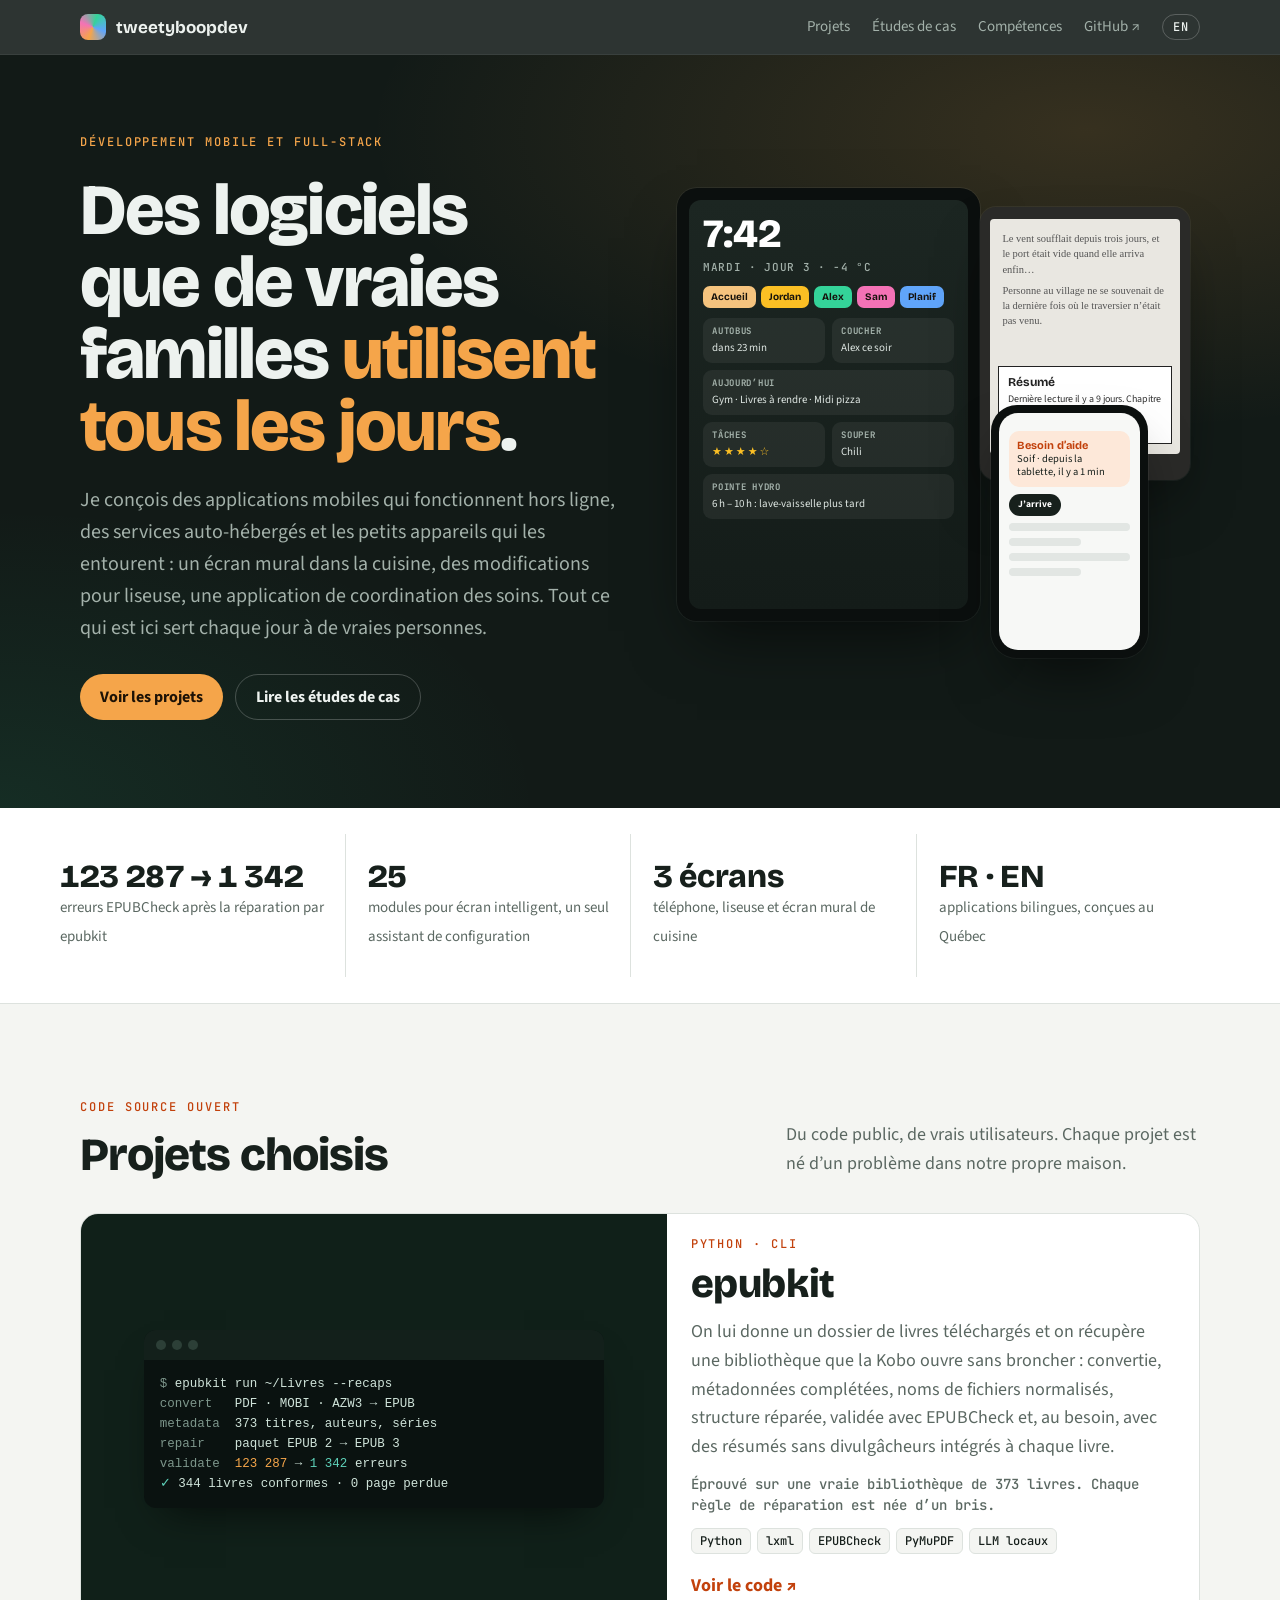
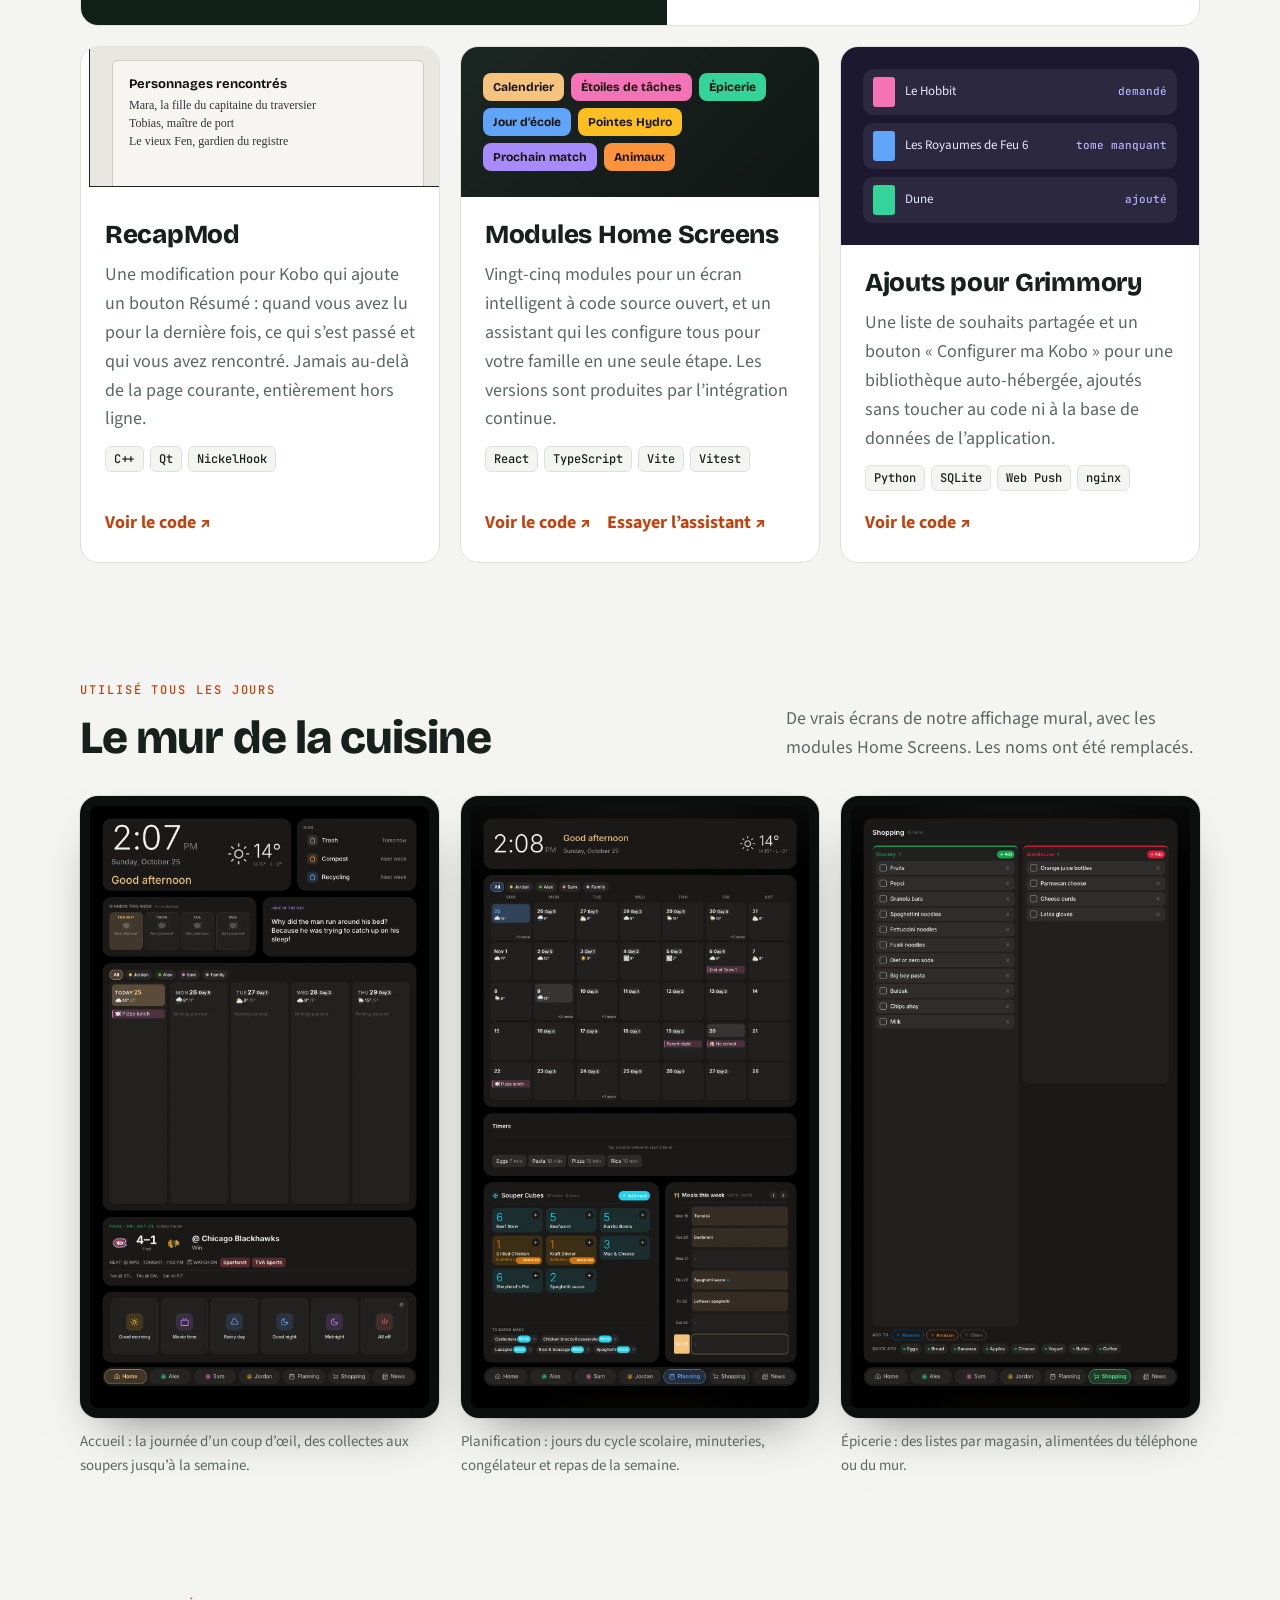
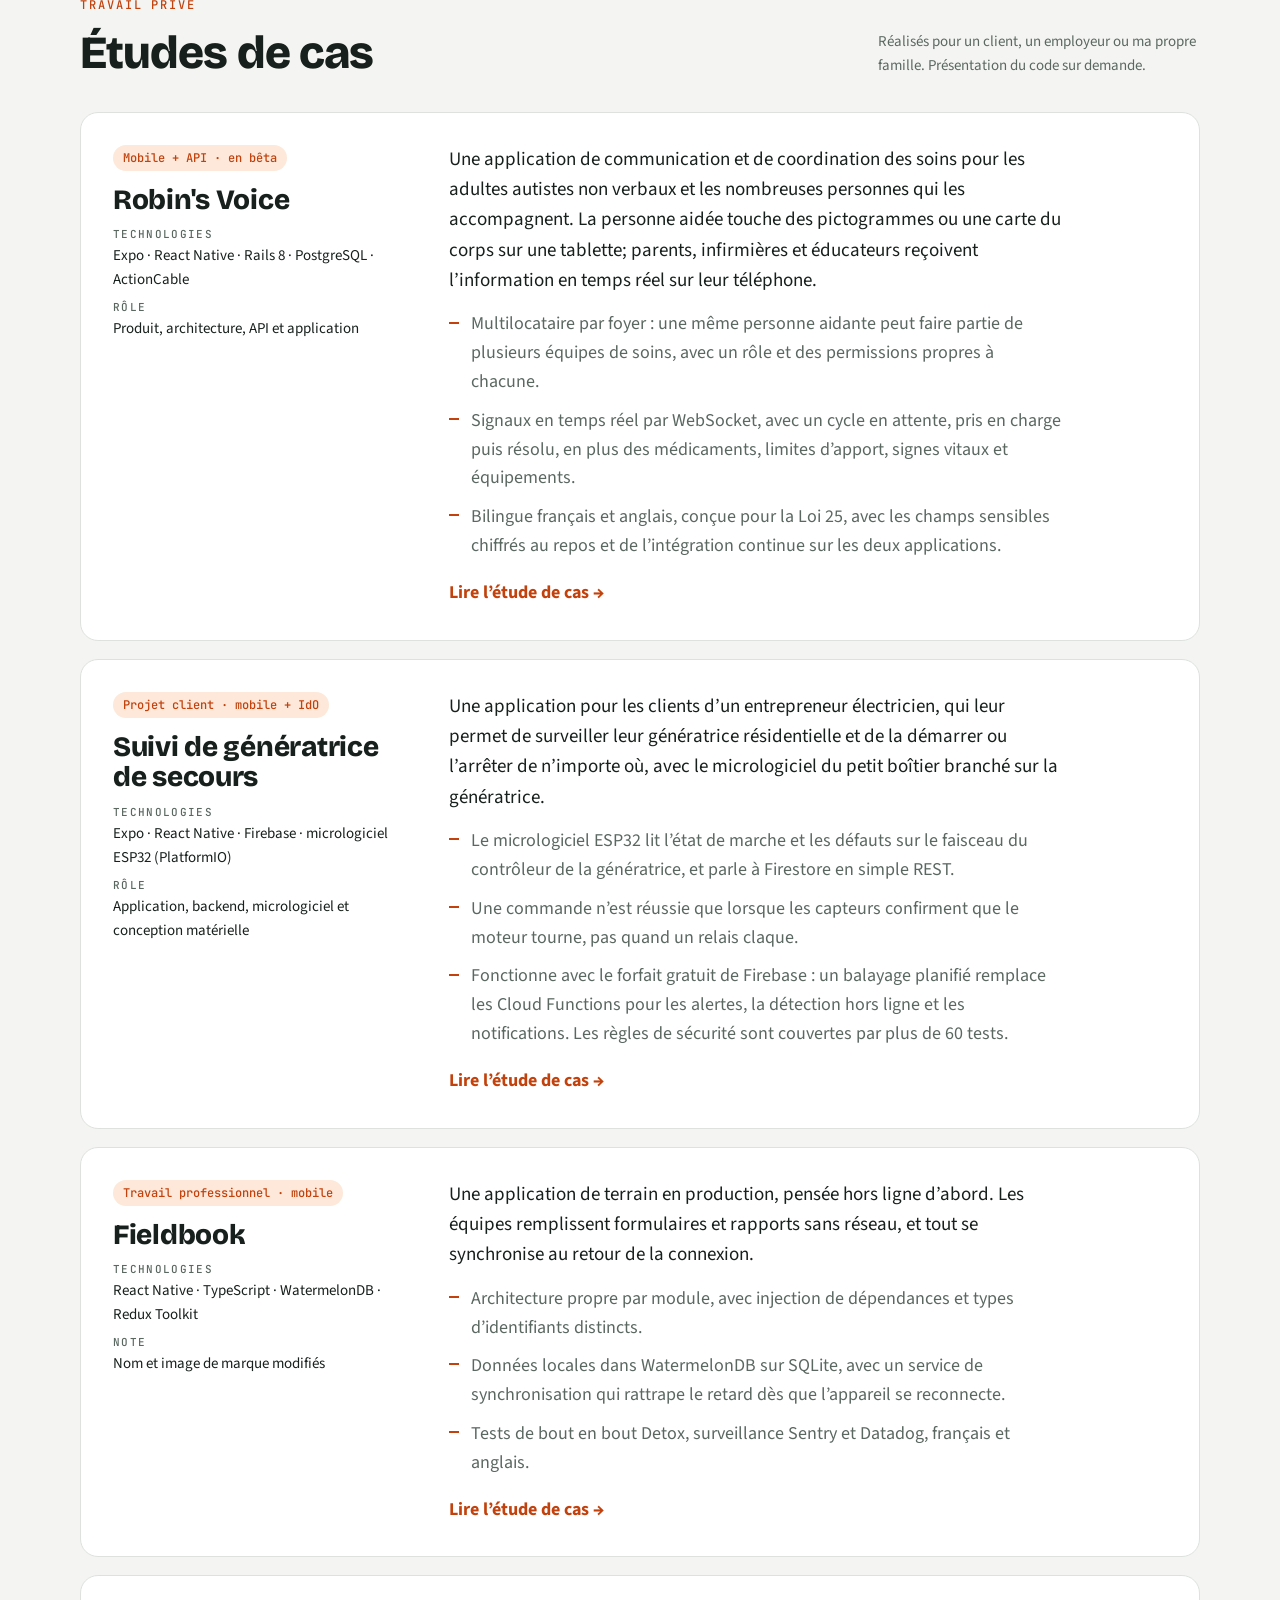
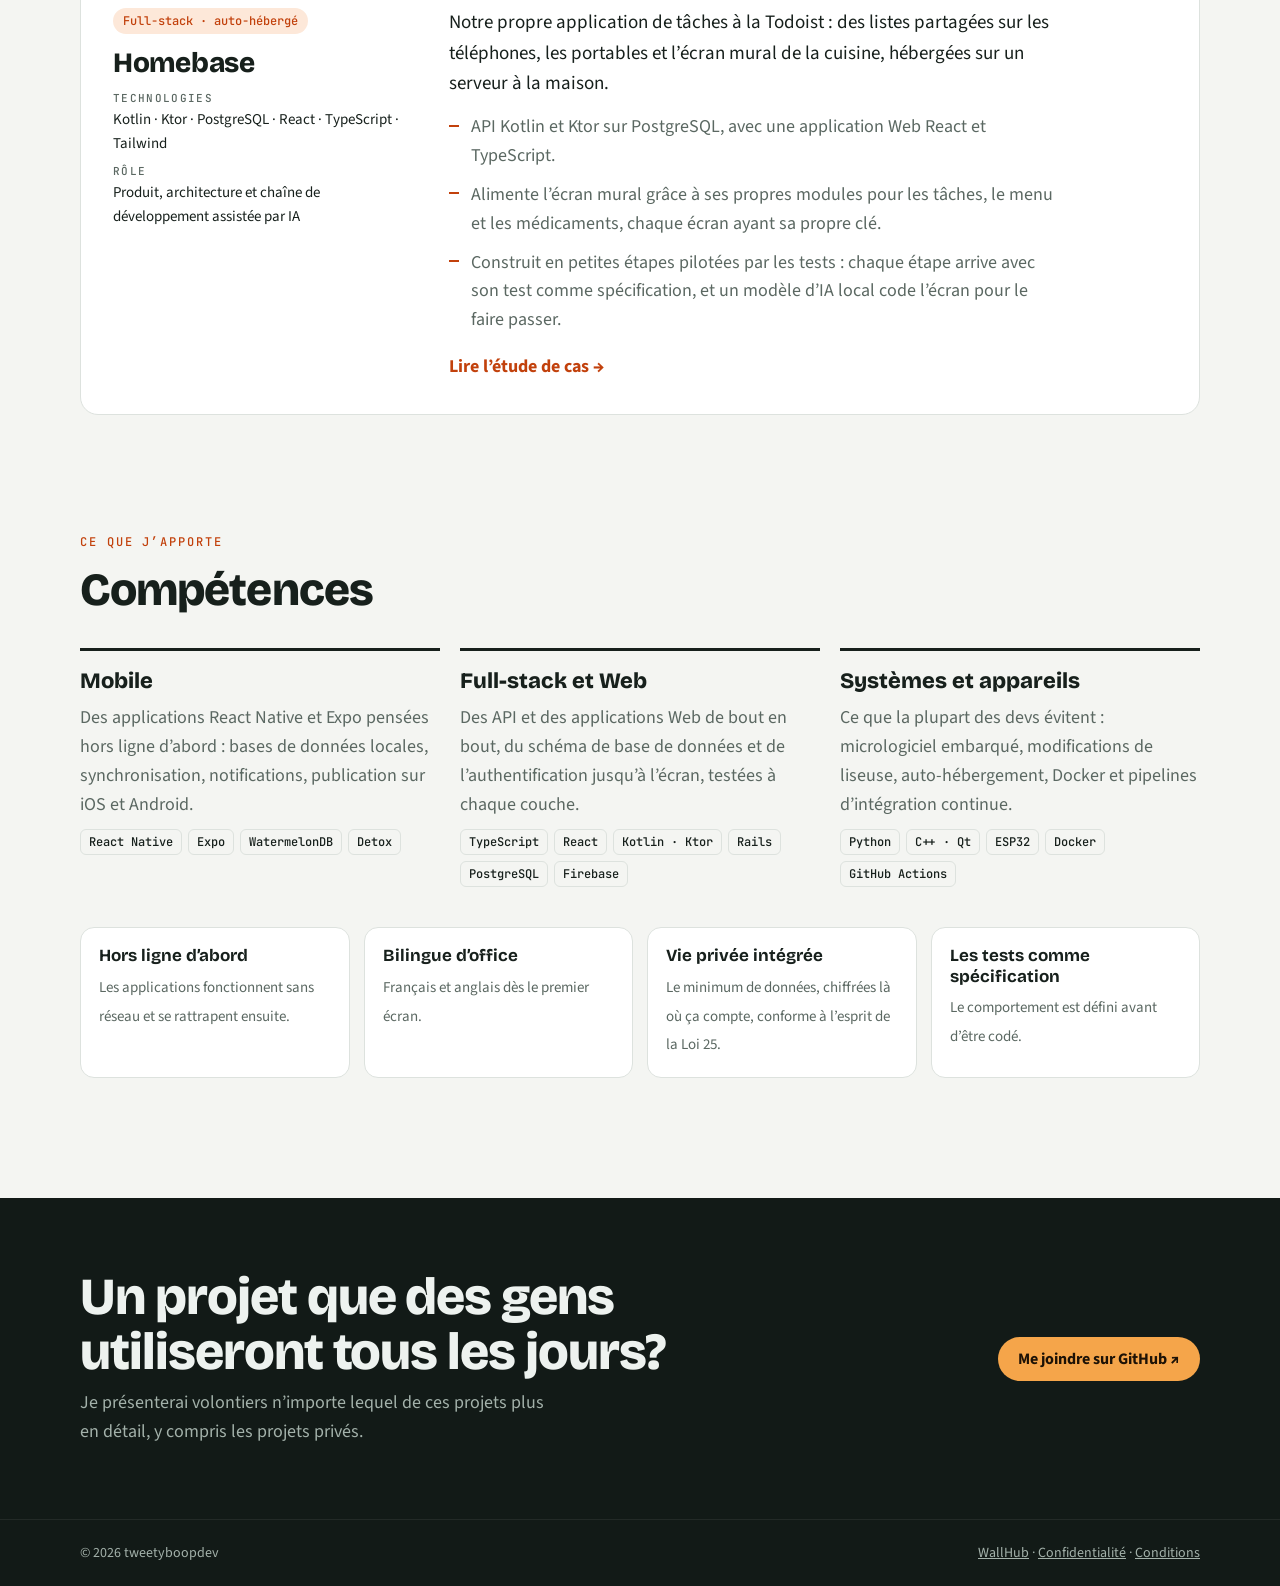
==== commit d24b370d: "Show the kitchen wall screenshots on the home page Co-Authored-By: Claude Opus 5.5 (1M context) <nor" ====
--- a/fr/index.html
+++ b/fr/index.html
@@ -154,6 +154,16 @@
     </div>
   </section>
 
+  <section class="block wrap" id="wall" aria-labelledby="wall-h">
+    <div class="head">
+      <div><span class="eyebrow">Utilisé tous les jours</span><h2 id="wall-h">Le mur de la cuisine</h2></div>
+      <p>De vrais écrans de notre affichage mural, avec les modules Home Screens. Les noms ont été remplacés.</p>
+    </div>
+    <div class="shots">
+      <figure><img src="/assets/shots/wall-home.webp" width="1080" height="1920" loading="lazy" decoding="async" alt="Écran d’accueil de l’affichage mural avec l’heure, la météo, les collectes, les soupers, la semaine de la famille et un score de hockey"><figcaption>Accueil : la journée d’un coup d’œil, des collectes aux soupers jusqu’à la semaine.</figcaption></figure><figure><img src="/assets/shots/wall-planning.webp" width="1080" height="1920" loading="lazy" decoding="async" alt="Écran de planification avec un calendrier mensuel des jours d’école, des minuteries, les repas congelés et le menu de la semaine"><figcaption>Planification : jours du cycle scolaire, minuteries, congélateur et repas de la semaine.</figcaption></figure><figure><img src="/assets/shots/wall-shopping.webp" width="1080" height="1920" loading="lazy" decoding="async" alt="Écran d’épicerie avec les listes par magasin et des boutons d’ajout rapide"><figcaption>Épicerie : des listes par magasin, alimentées du téléphone ou du mur.</figcaption></figure>
+    </div>
+  </section>
+
   <section class="block wrap" id="cases" aria-labelledby="cases-h">
     <div class="head">
       <div><span class="eyebrow">Travail privé</span><h2 id="cases-h">Études de cas</h2></div>
--- a/assets/site.css
+++ b/assets/site.css
@@ -257,3 +257,13 @@
 .pager span { font: 500 11px/1 var(--mono); letter-spacing: .12em; text-transform: uppercase; color: var(--muted); }
 .pager b { font: 700 20px/1.2 var(--display); }
 @media (max-width: 560px) { .pager { grid-template-columns: minmax(0, 1fr); } .pager a:last-child { text-align: left; } }
+
+/* wall screenshots: three portrait screens in a row, horizontal swipe on phones */
+.shots { display: grid; grid-template-columns: repeat(3, minmax(0, 1fr)); gap: 22px; }
+.shots figure { margin: 0; display: grid; gap: 12px; align-content: start; }
+.shots img { width: 100%; height: auto; display: block; border-radius: 18px; background: #0b0f0e; padding: 10px; box-shadow: 0 24px 50px -24px rgba(0,0,0,.5), 0 0 0 1px var(--line); }
+.shots figcaption { font-size: 15px; color: var(--muted); }
+@media (max-width: 760px) {
+  .shots { grid-template-columns: none; grid-auto-flow: column; grid-auto-columns: 72%; overflow-x: auto; scroll-snap-type: x mandatory; padding-bottom: 8px; }
+  .shots figure { scroll-snap-align: start; }
+}
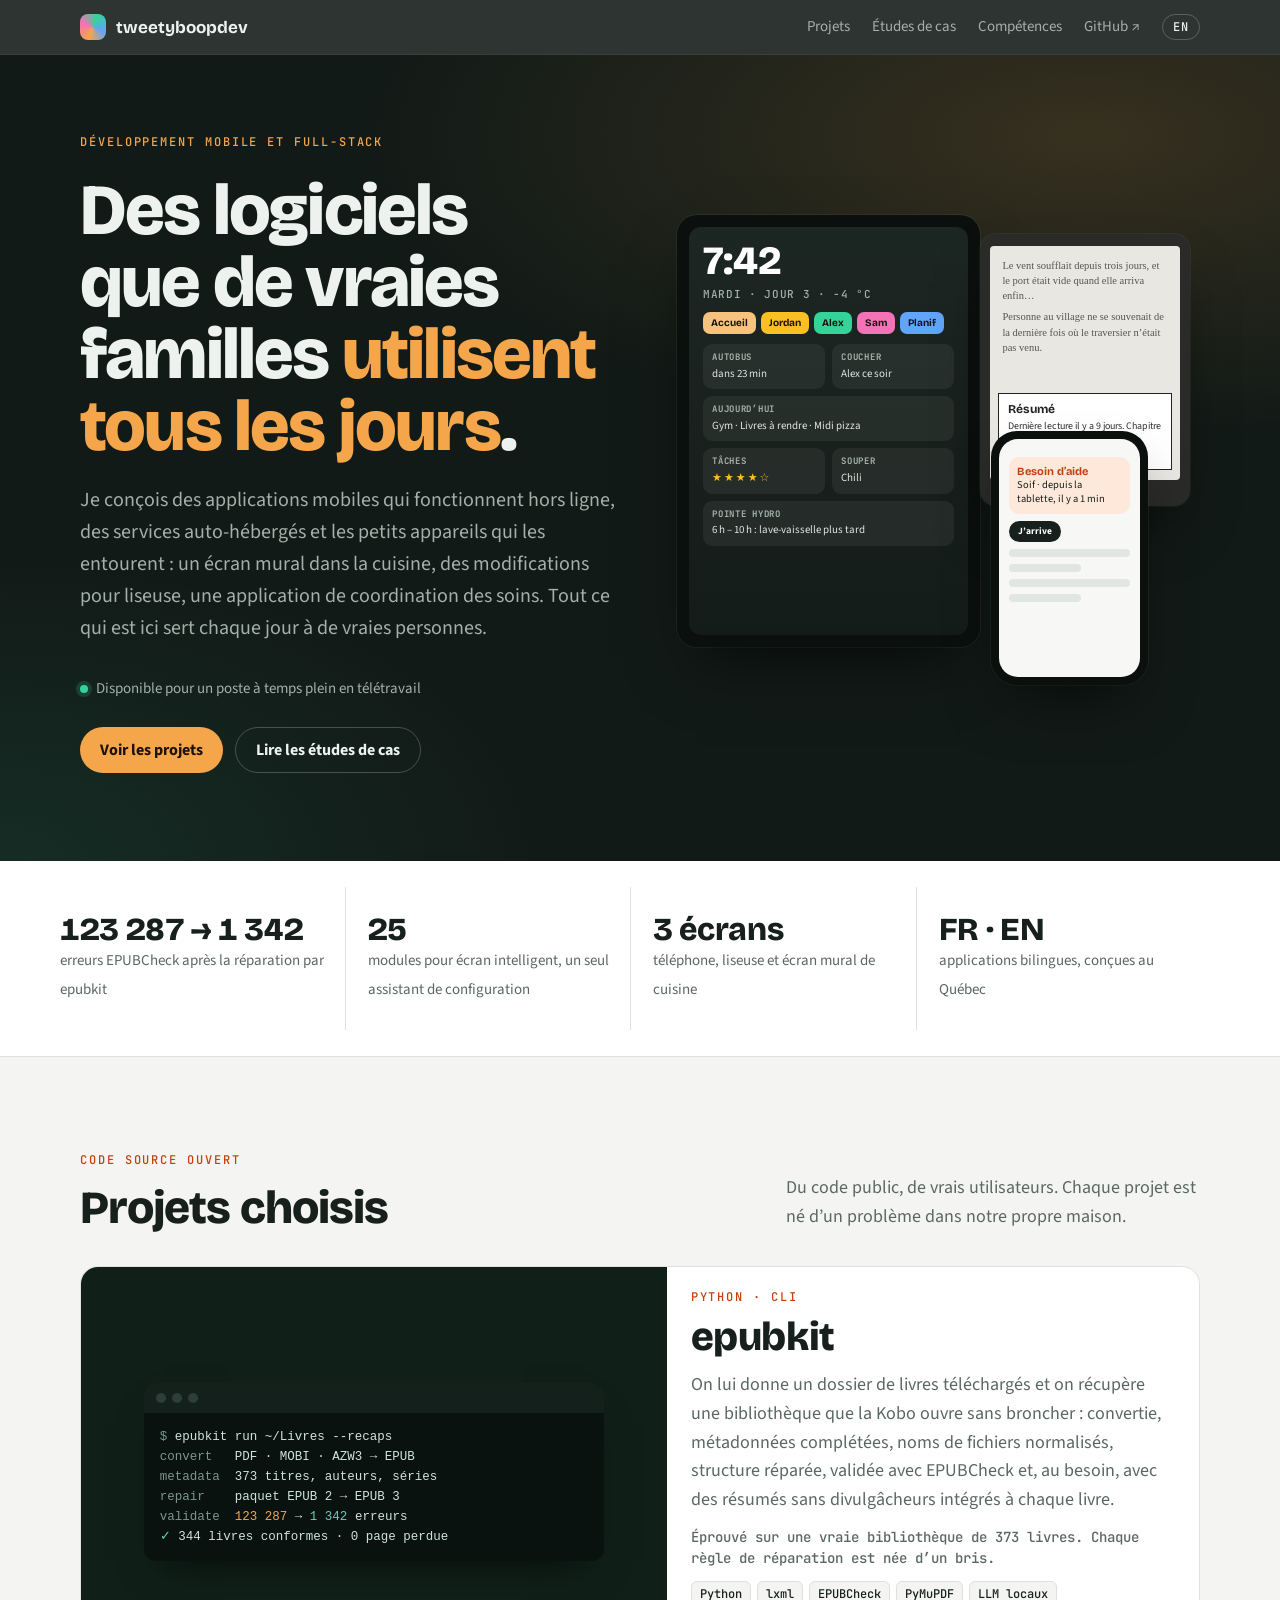
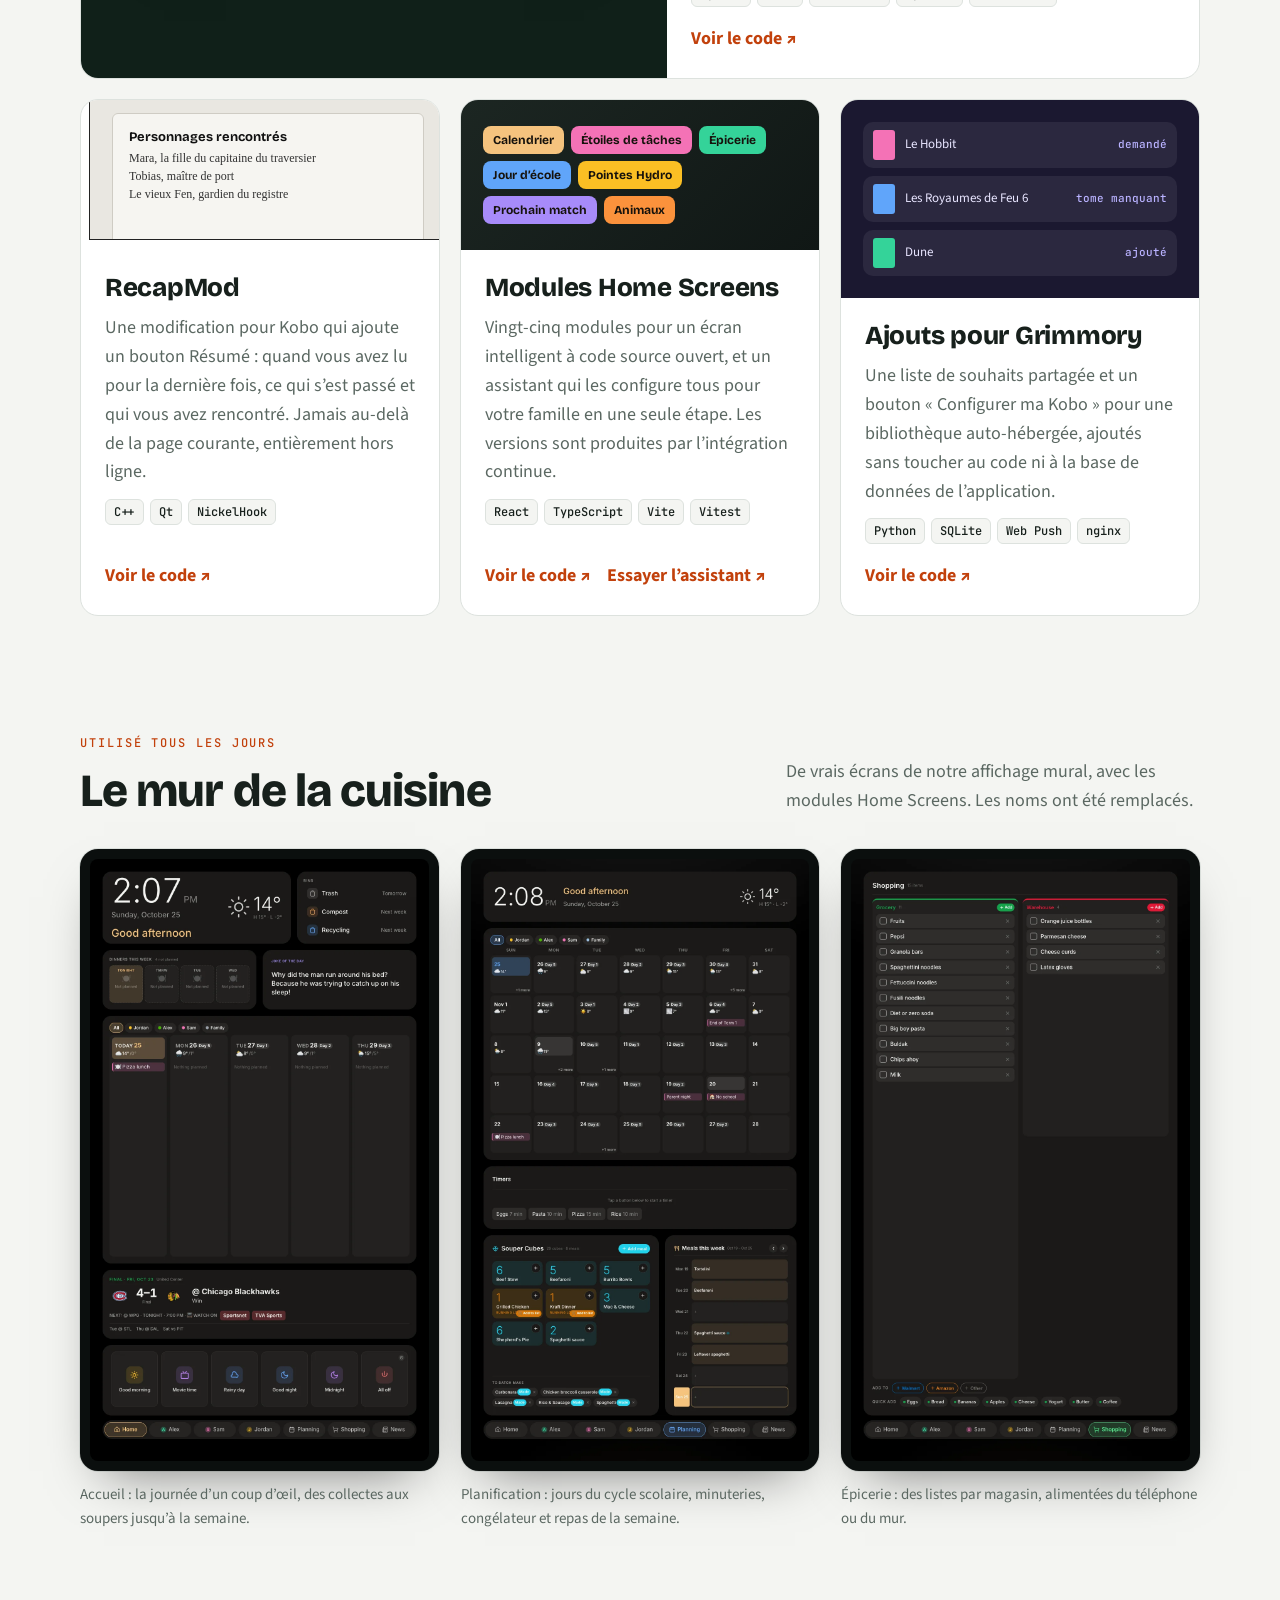
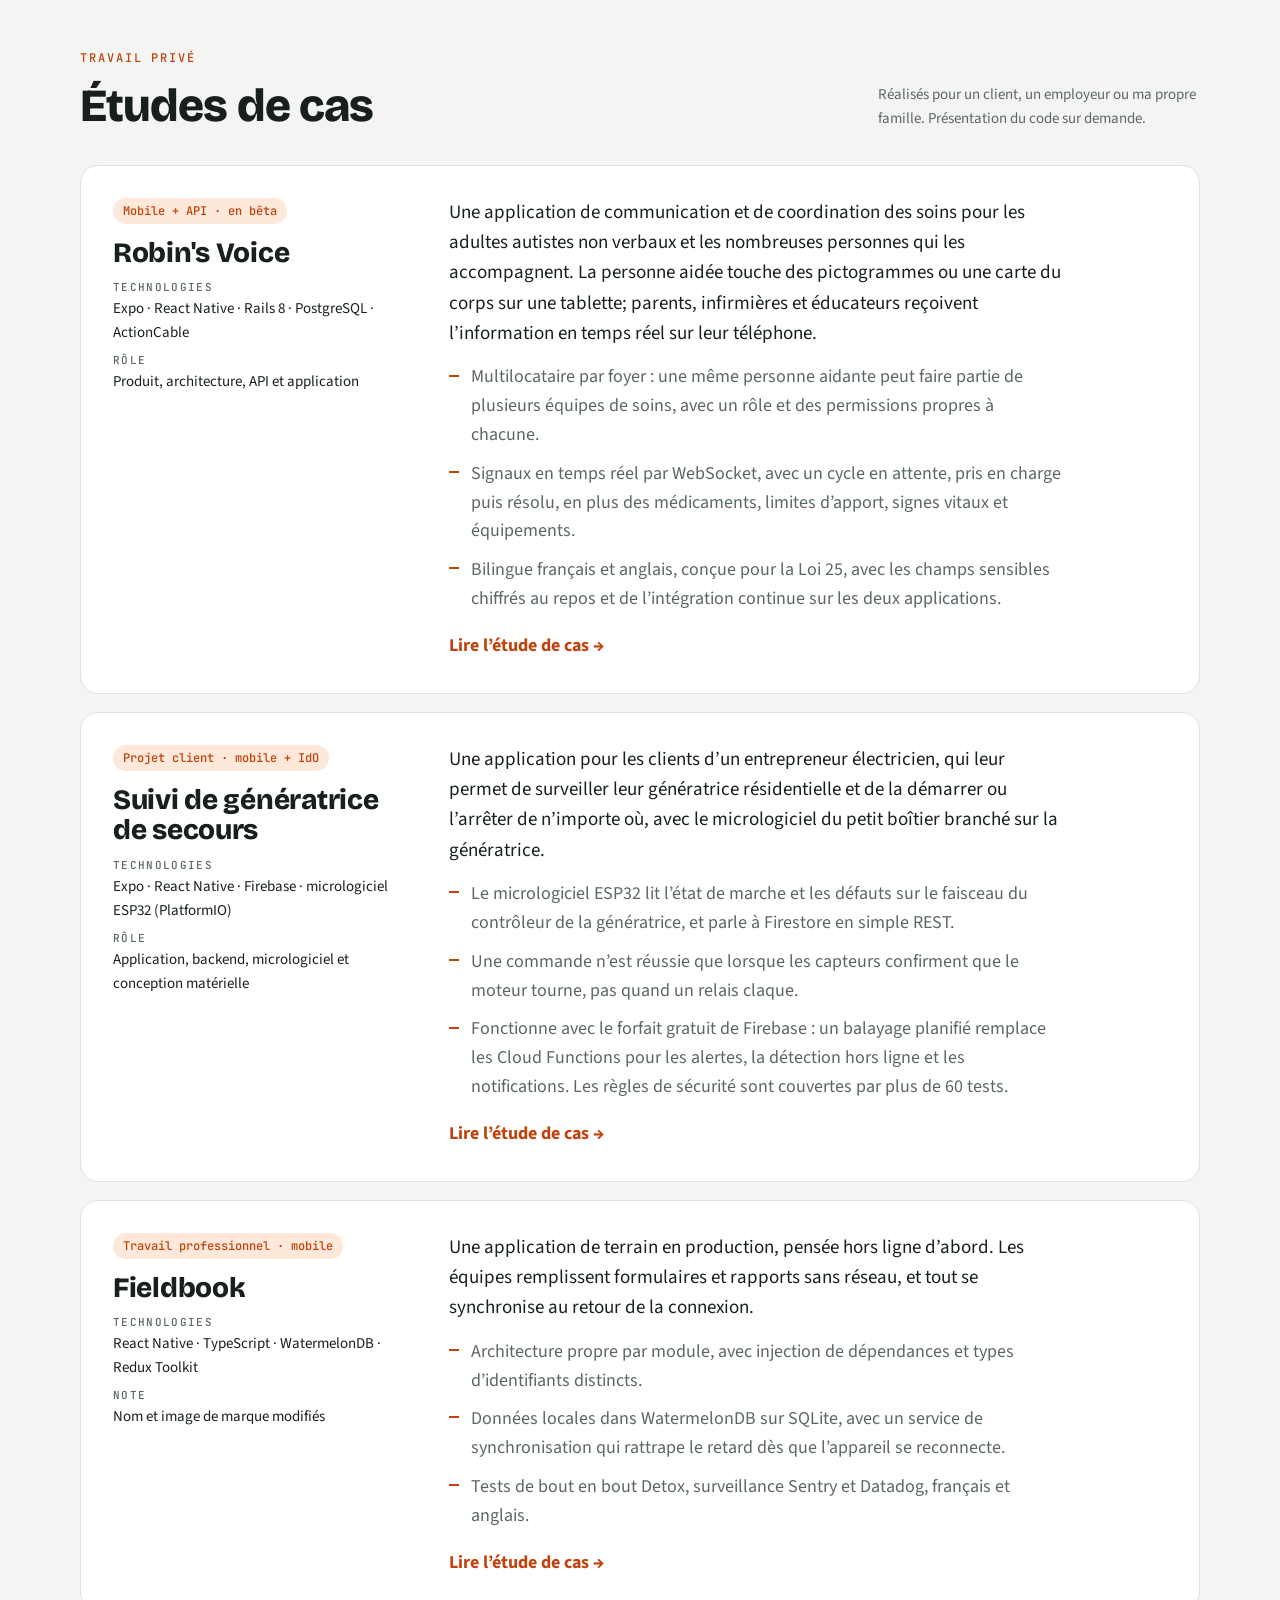
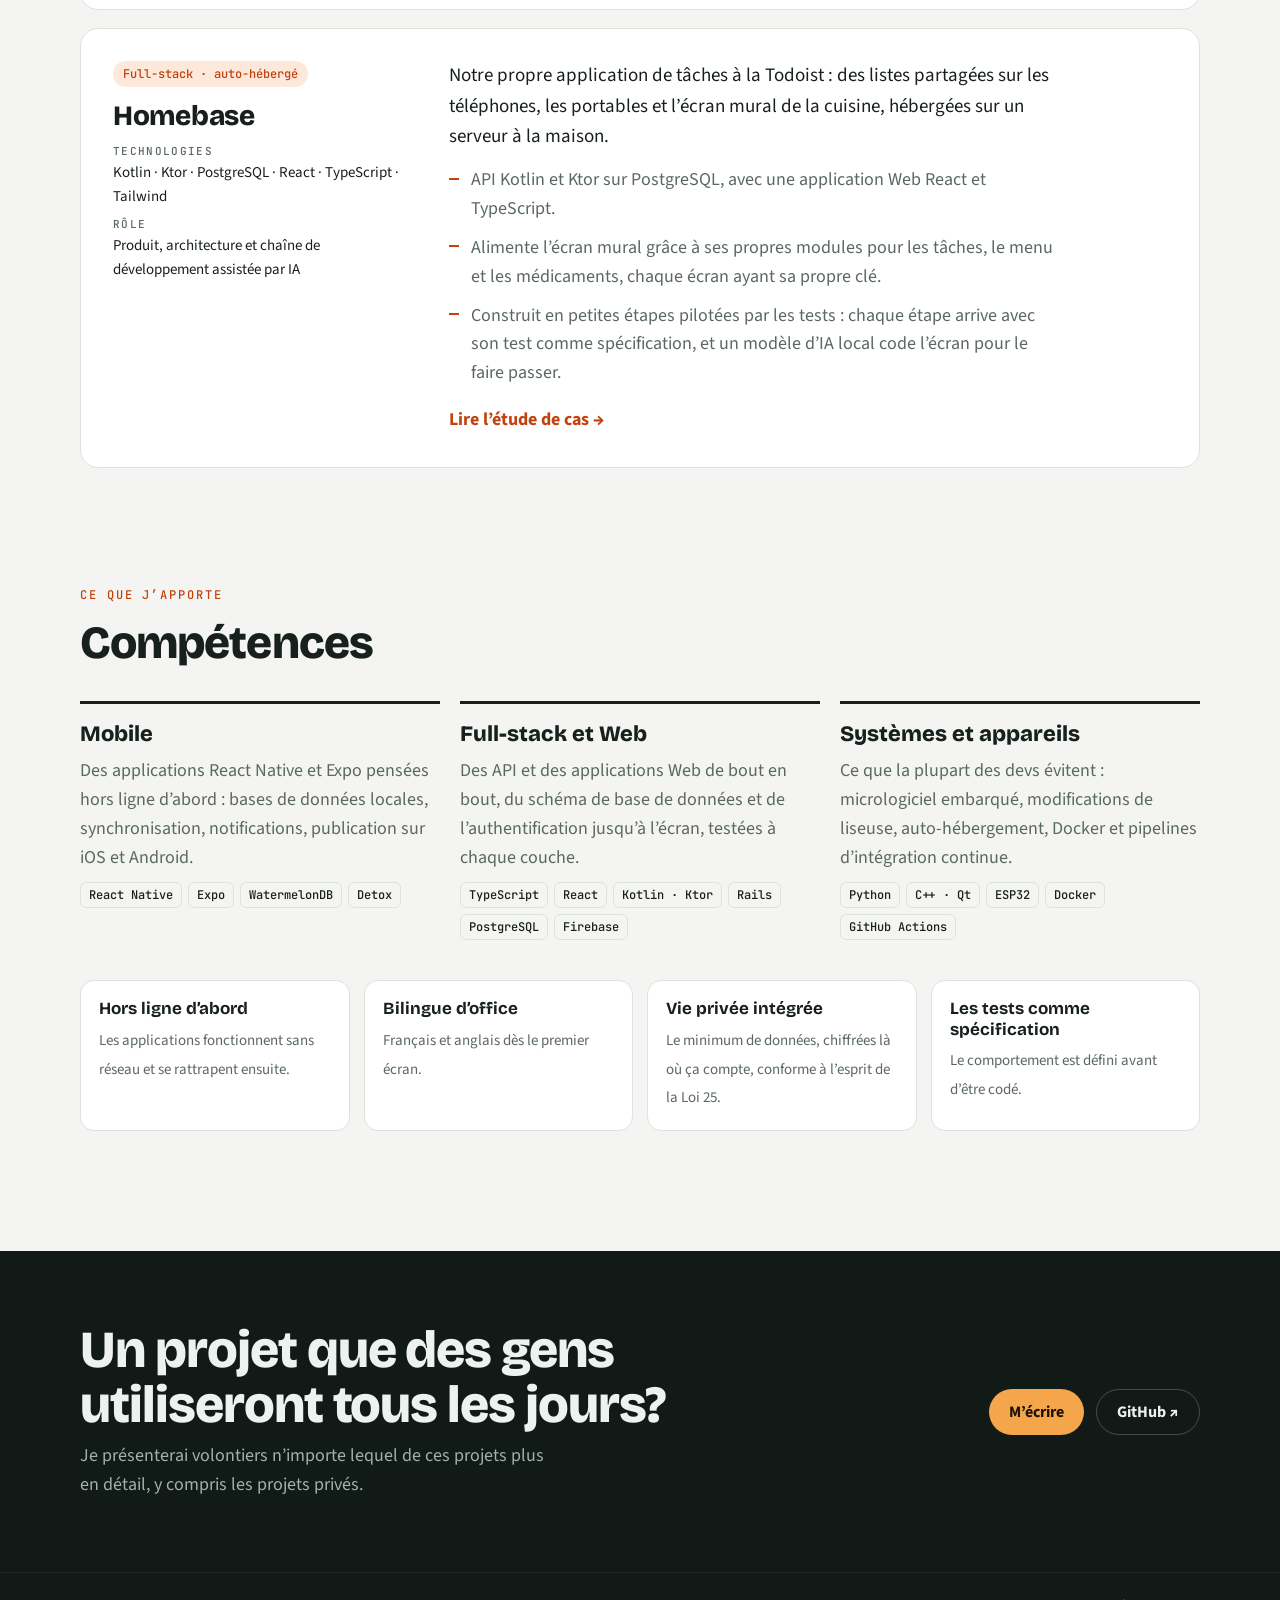
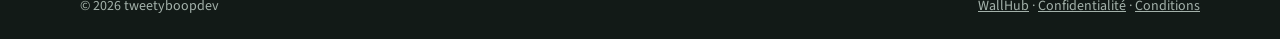
==== commit 23449bf7: "Add contact email and availability to the portfolio Co-Authored-By: Claude Opus 5.5 (1M context) <no" ====
--- a/fr/index.html
+++ b/fr/index.html
@@ -51,7 +51,7 @@
         <span class="eyebrow">Développement mobile et full-stack</span>
         <h1 id="hero-h">Des logiciels que de vraies familles <em>utilisent tous les jours</em>.</h1>
         <p class="lede">Je conçois des applications mobiles qui fonctionnent hors ligne, des services auto-hébergés et les petits appareils qui les entourent : un écran mural dans la cuisine, des modifications pour liseuse, une application de coordination des soins. Tout ce qui est ici sert chaque jour à de vraies personnes.</p>
-        
+        <p class="avail">Disponible pour un poste à temps plein en télétravail</p>
         <div class="cta">
           <a class="btn primary" href="#work">Voir les projets</a>
           <a class="btn ghost" href="#cases">Lire les études de cas</a>
@@ -242,7 +242,7 @@
       <h2 id="contact-h">Un projet que des gens utiliseront tous les jours?</h2>
       <p>Je présenterai volontiers n’importe lequel de ces projets plus en détail, y compris les projets privés.</p>
     </div>
-    <div class="actions"><a class="btn primary" href="https://github.com/tweetyboopdev2022-code">Me joindre sur GitHub ↗</a></div>
+    <div class="actions"><a class="btn primary" href="mailto:tweetyboopdev2022@gmail.com">M’écrire</a><a class="btn ghost" href="https://github.com/tweetyboopdev2022-code">GitHub ↗</a></div>
   </div>
 </section>
 <footer>
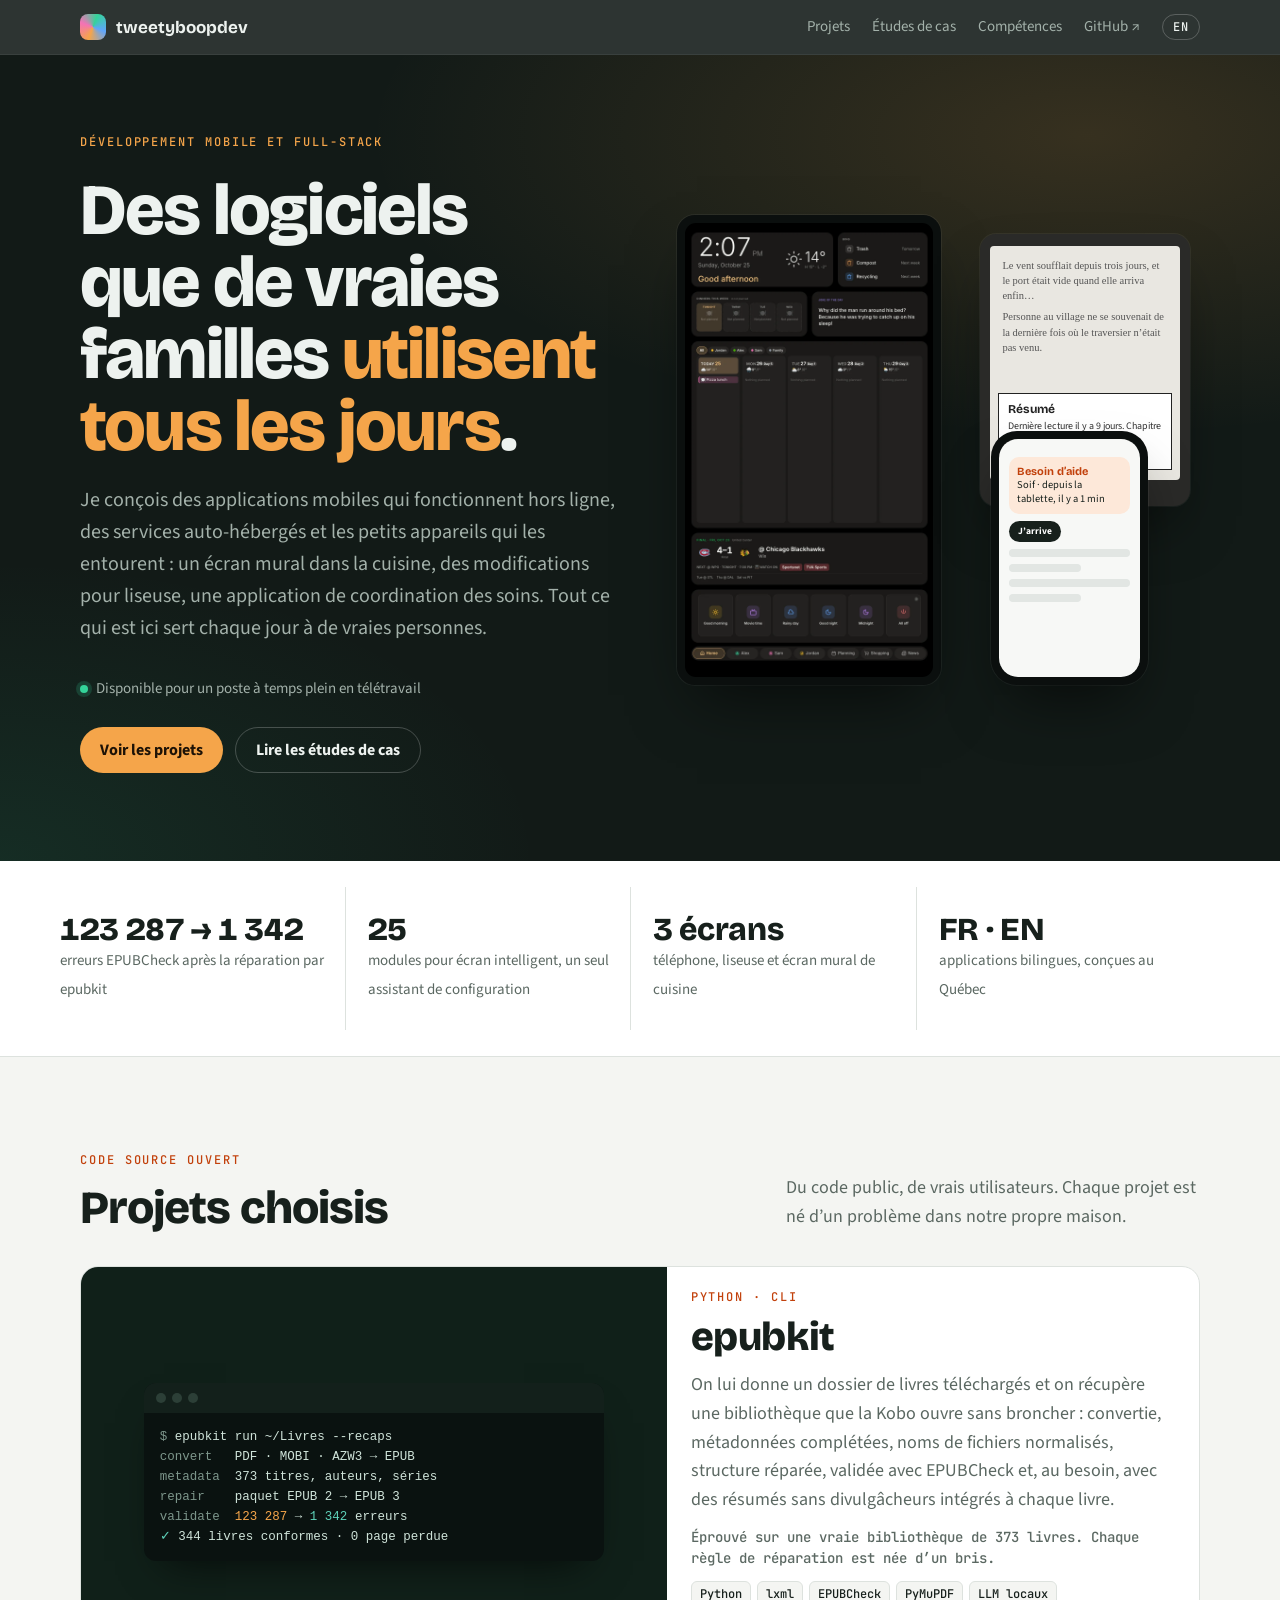
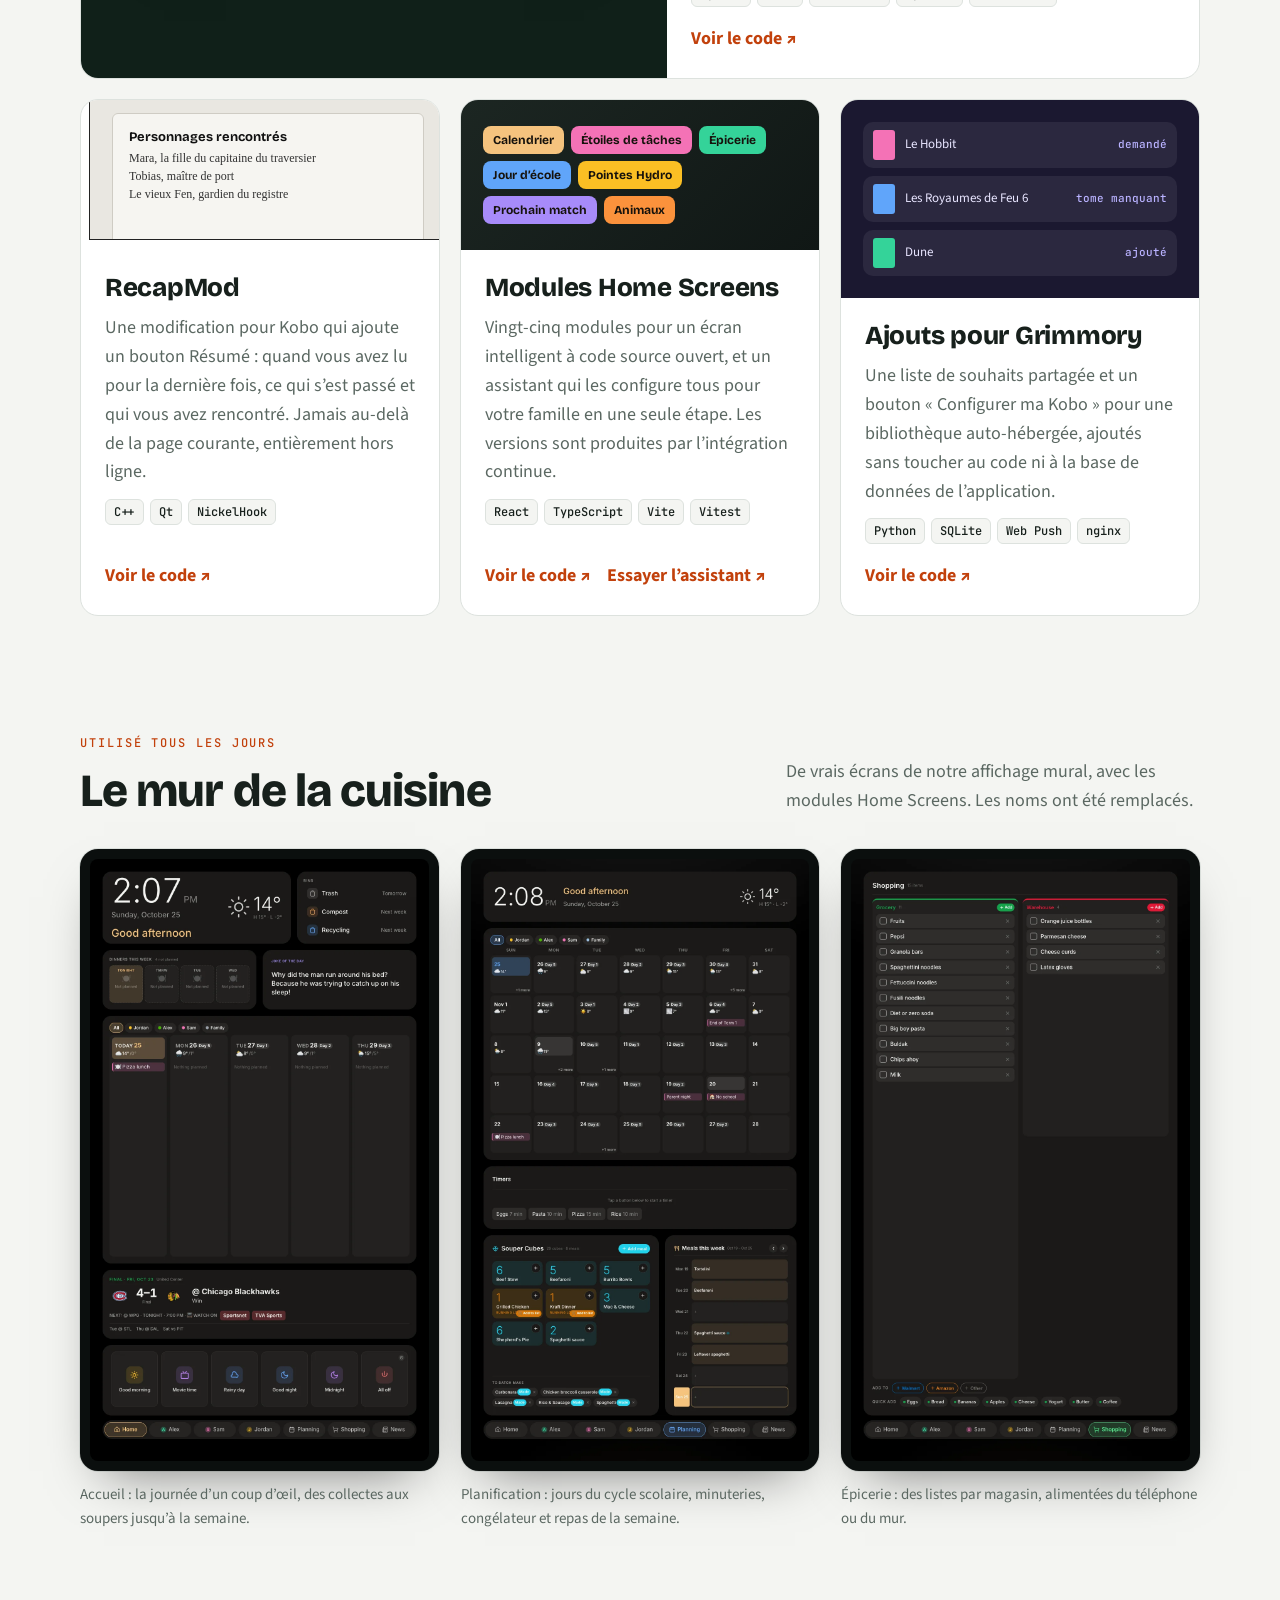
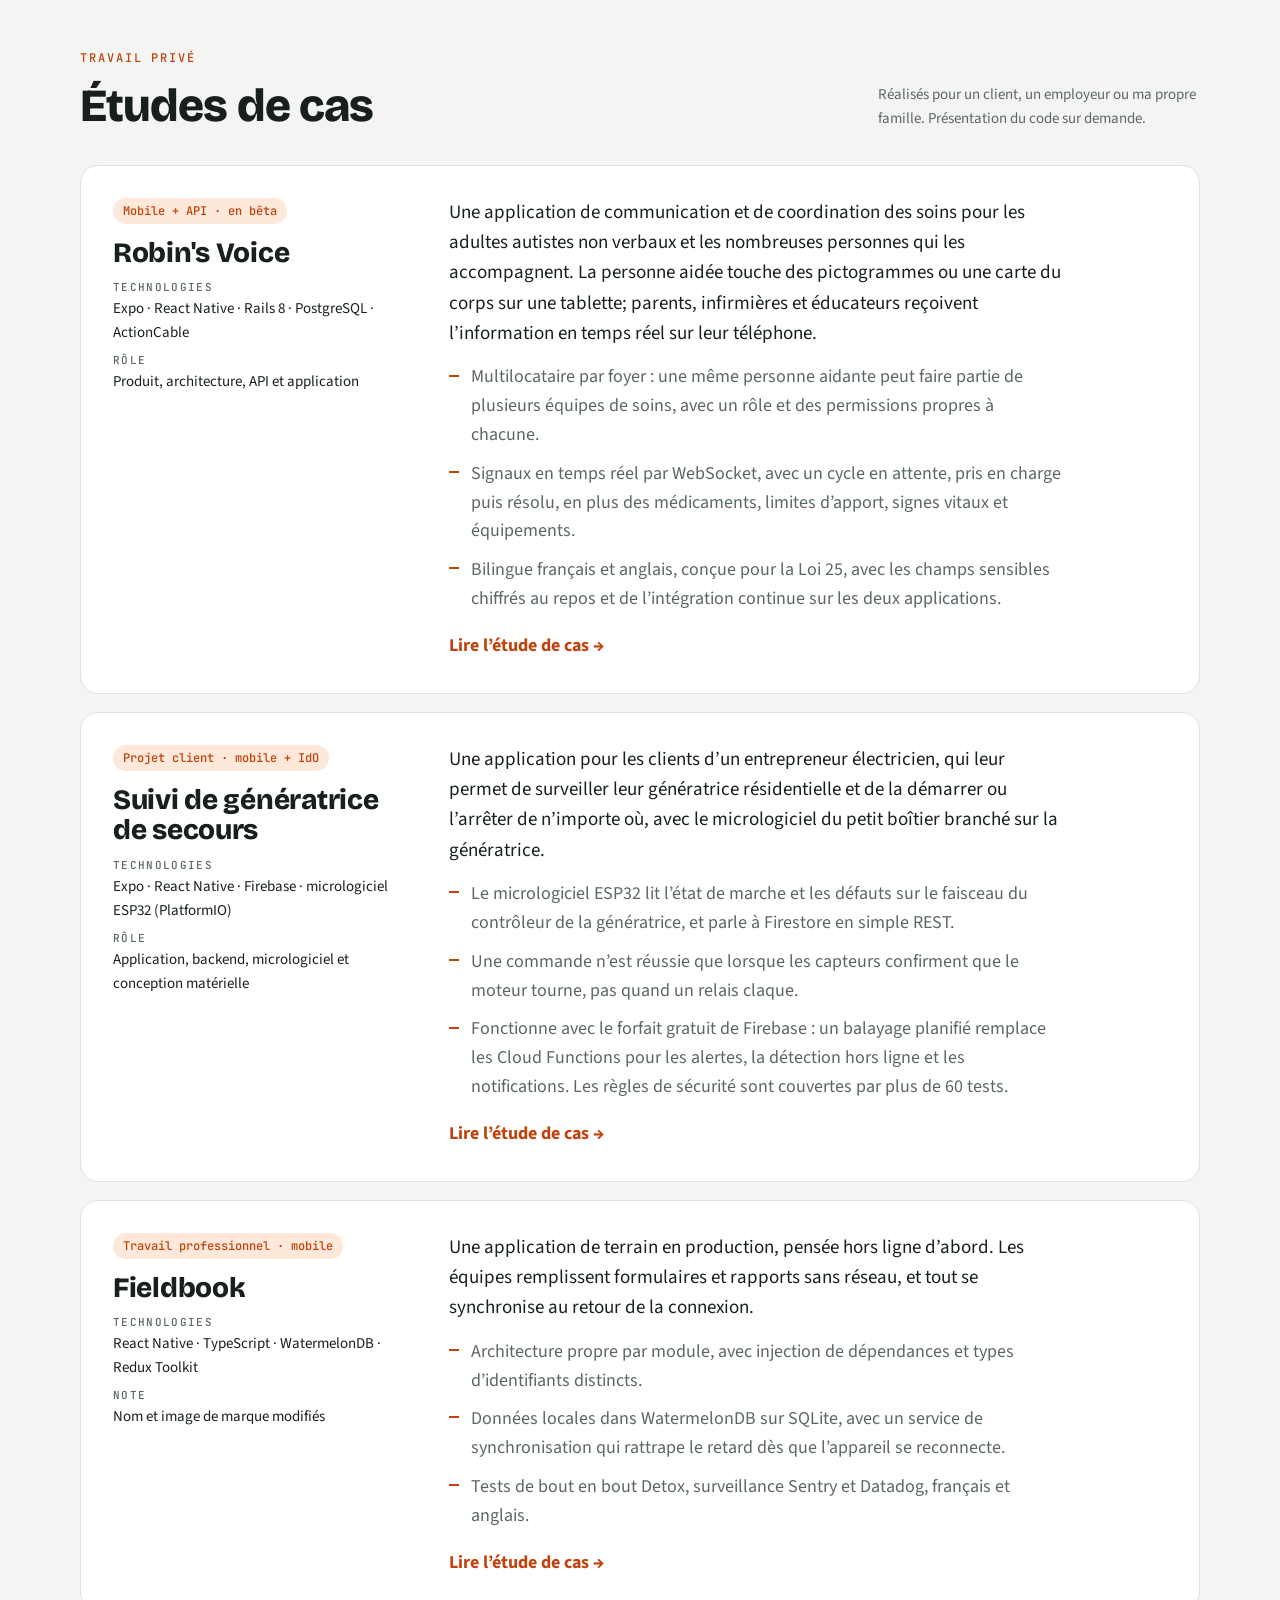
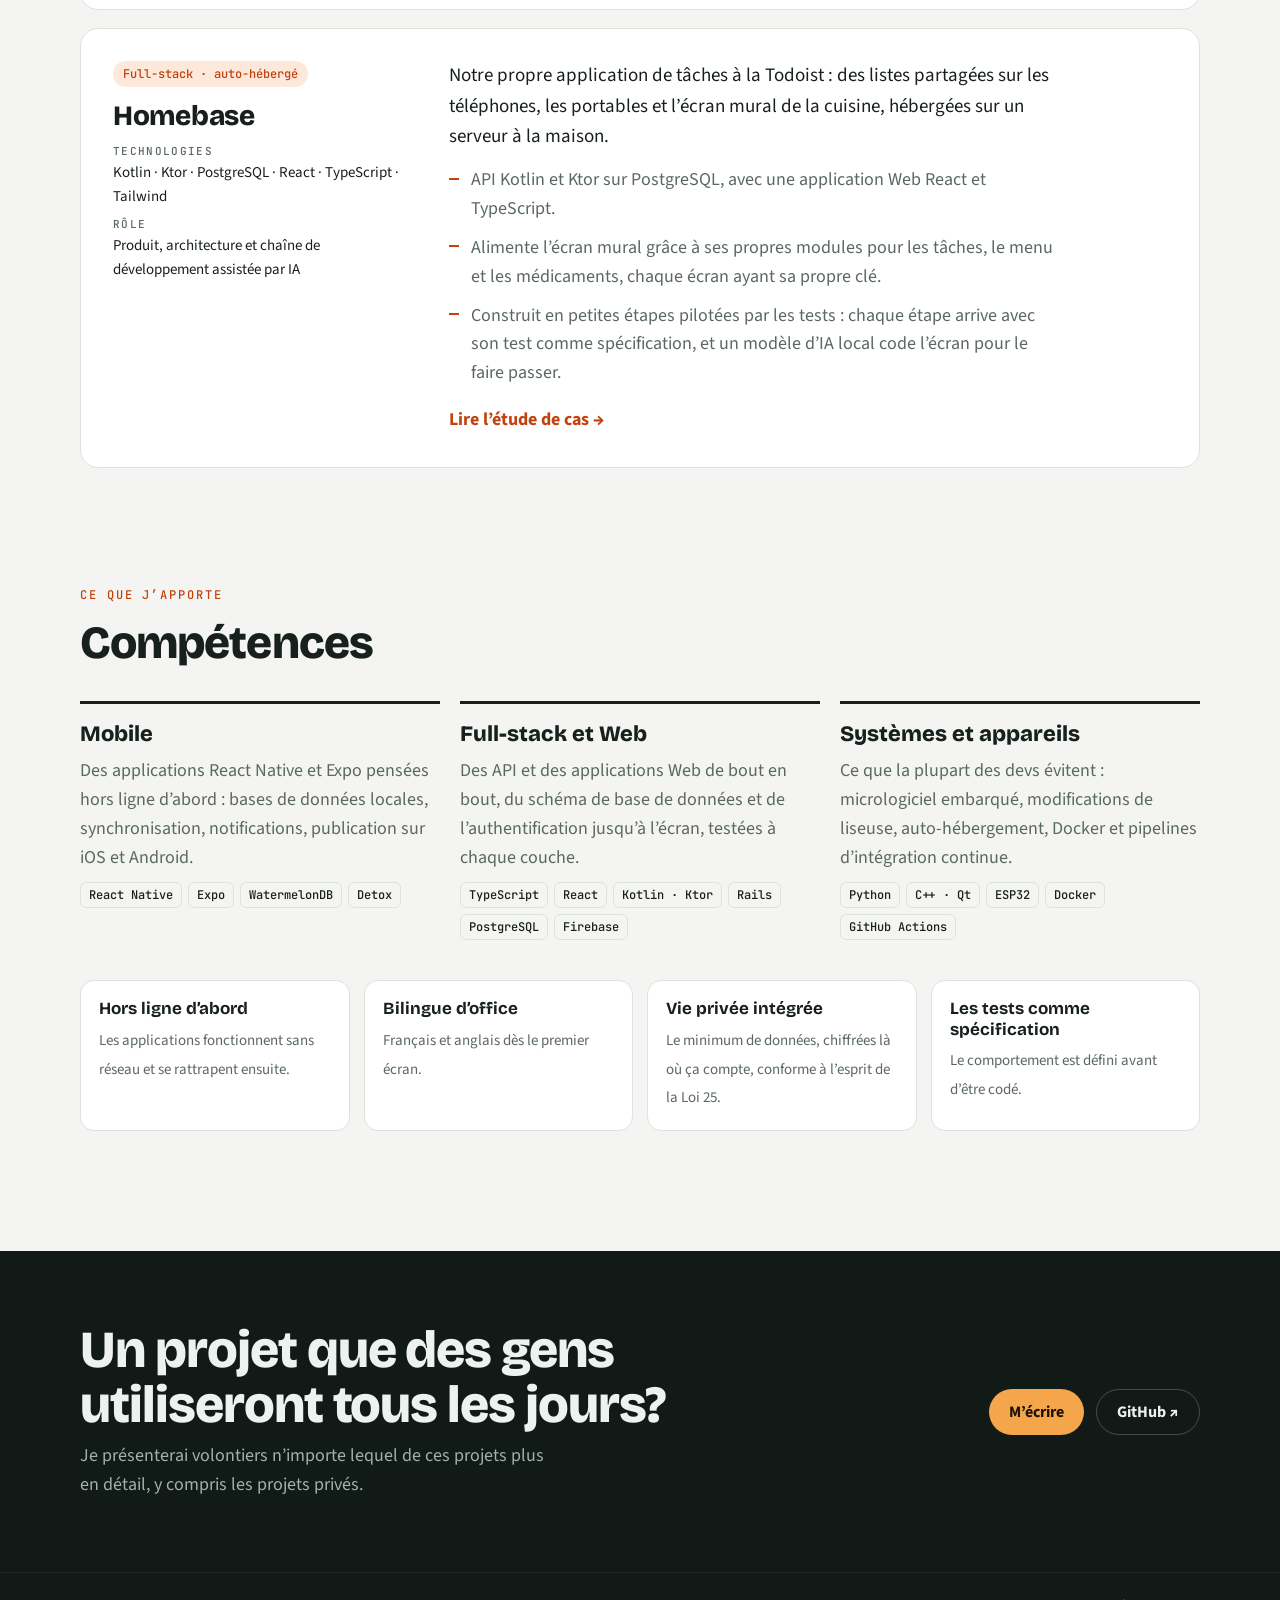
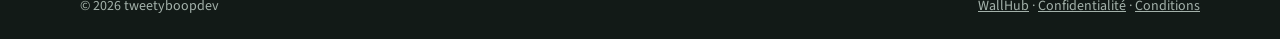
==== commit d09413af: "Show the real wall display in the hero Co-Authored-By: Claude Opus 5.5 (1M context) <noreply@anthrop" ====
--- a/fr/index.html
+++ b/fr/index.html
@@ -58,16 +58,8 @@
         </div>
       </div>
 
-      <div class="devices" aria-label="Illustrations de trois projets : un écran mural familial, une liseuse Kobo affichant un résumé, et un téléphone recevant une alerte de soins" role="img">
-        <div class="dev wall">
-          <div class="screen">
-            <div class="time">7:42<small>MARDI · JOUR 3 · −4 °C</small></div>
-            <div class="tabs"><b style="background:#f5c37e">Accueil</b><b style="background:#fbbf24">Jordan</b><b style="background:#34d399">Alex</b><b style="background:#f472b6">Sam</b><b style="background:#60a5fa">Planif</b></div>
-            <div class="tiles">
-              <div class="tile"><b>Autobus</b>dans 23 min</div><div class="tile"><b>Coucher</b>Alex ce soir</div><div class="tile wide"><b>Aujourd’hui</b>Gym · Livres à rendre · Midi pizza</div><div class="tile"><b>Tâches</b><span class="stars">★★★★☆</span></div><div class="tile"><b>Souper</b>Chili</div><div class="tile wide"><b>Pointe Hydro</b>6 h – 10 h : lave-vaisselle plus tard</div>
-            </div>
-          </div>
-        </div>
+      <div class="devices" aria-label="Notre vrai écran mural de cuisine, à côté d’illustrations d’une liseuse Kobo affichant un résumé et d’un téléphone recevant une alerte de soins" role="img">
+        <div class="dev wall"><img src="/assets/shots/wall-home.webp" width="1080" height="1920" alt="" fetchpriority="high" decoding="async"></div>
         <div class="dev kobo">
           <div class="screen">
             <p>Le vent soufflait depuis trois jours, et le port était vide quand elle arriva enfin…</p><p>Personne au village ne se souvenait de la dernière fois où le traversier n’était pas venu.</p>
--- a/assets/site.css
+++ b/assets/site.css
@@ -267,3 +267,7 @@
   .shots { grid-template-columns: none; grid-auto-flow: column; grid-auto-columns: 72%; overflow-x: auto; scroll-snap-type: x mandatory; padding-bottom: 8px; }
   .shots figure { scroll-snap-align: start; }
 }
+
+/* hero wall: the real wall display screenshot (portrait), replacing the drawn mockup */
+.wall { left: 0; top: 0; height: 100%; width: auto; aspect-ratio: 9 / 16; padding: 8px; border-radius: 18px; }
+.wall img { display: block; width: 100%; height: 100%; object-fit: cover; object-position: top; border-radius: 11px; }
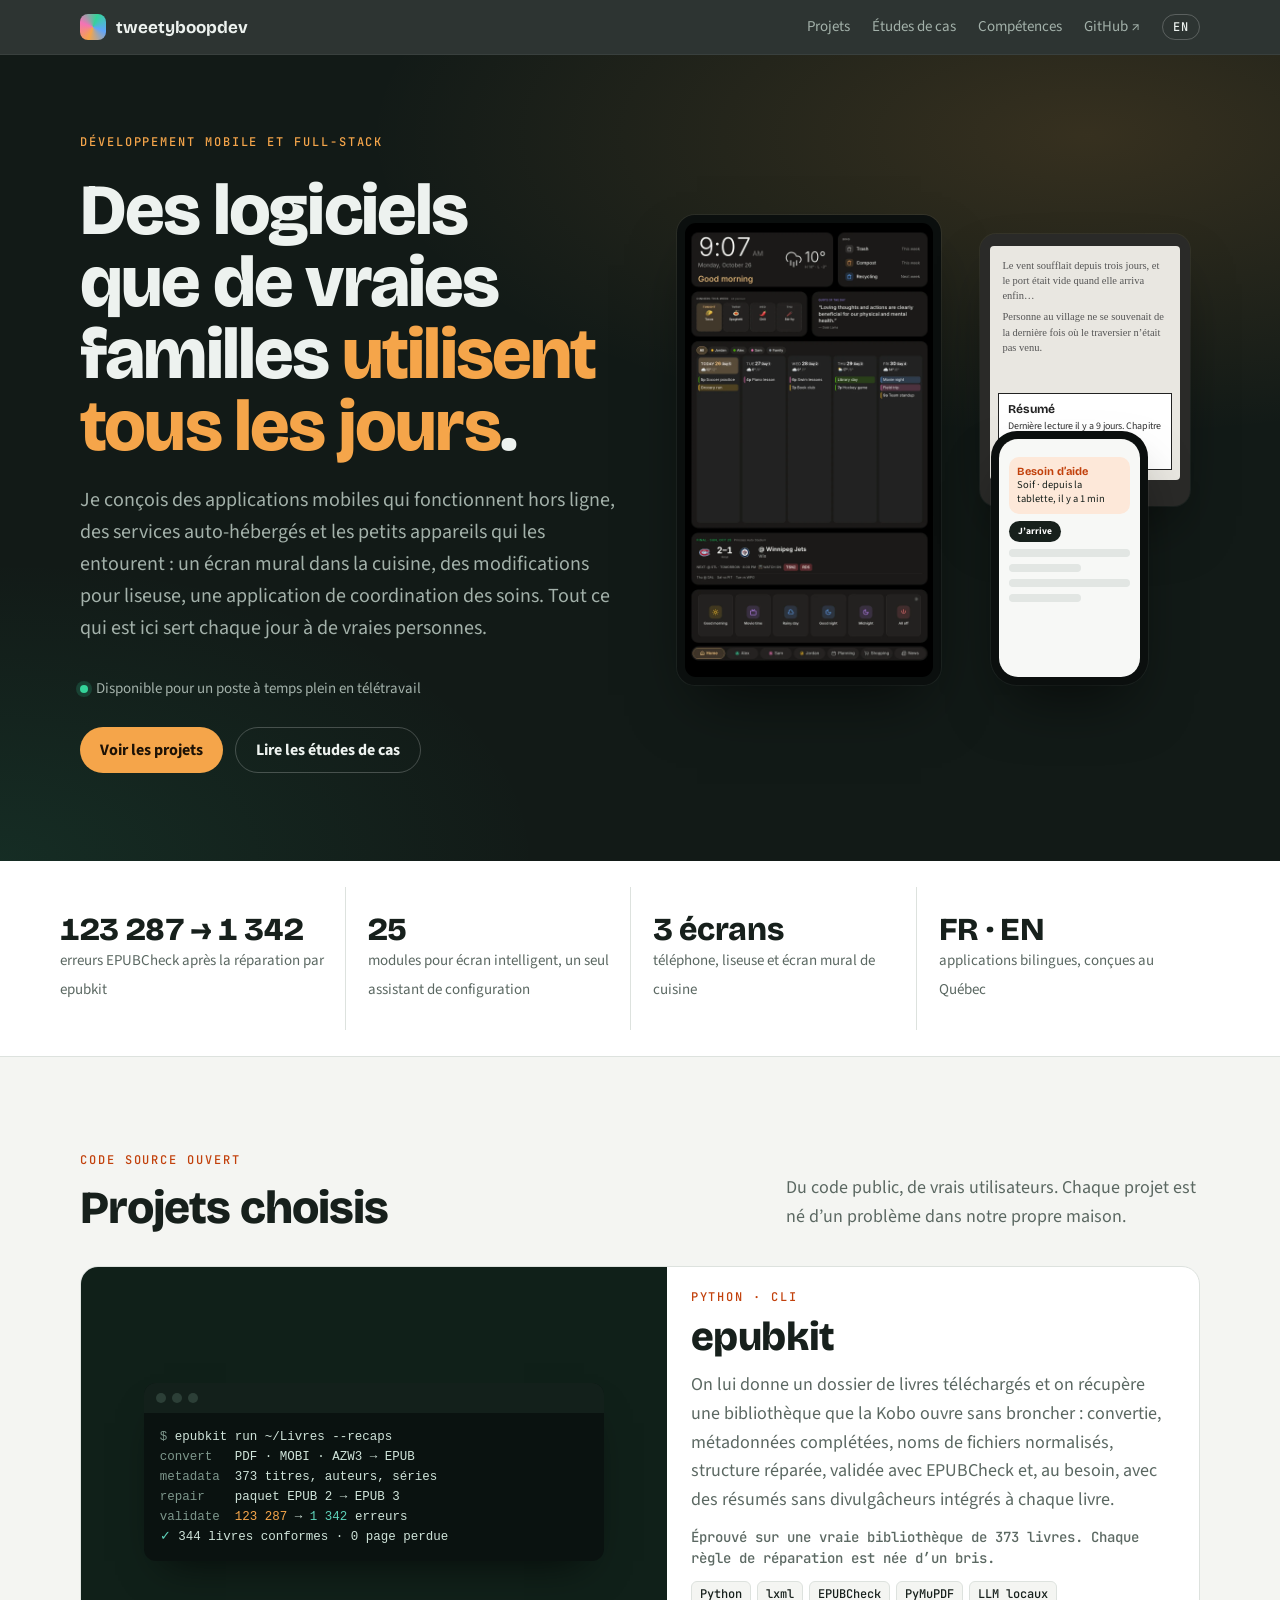
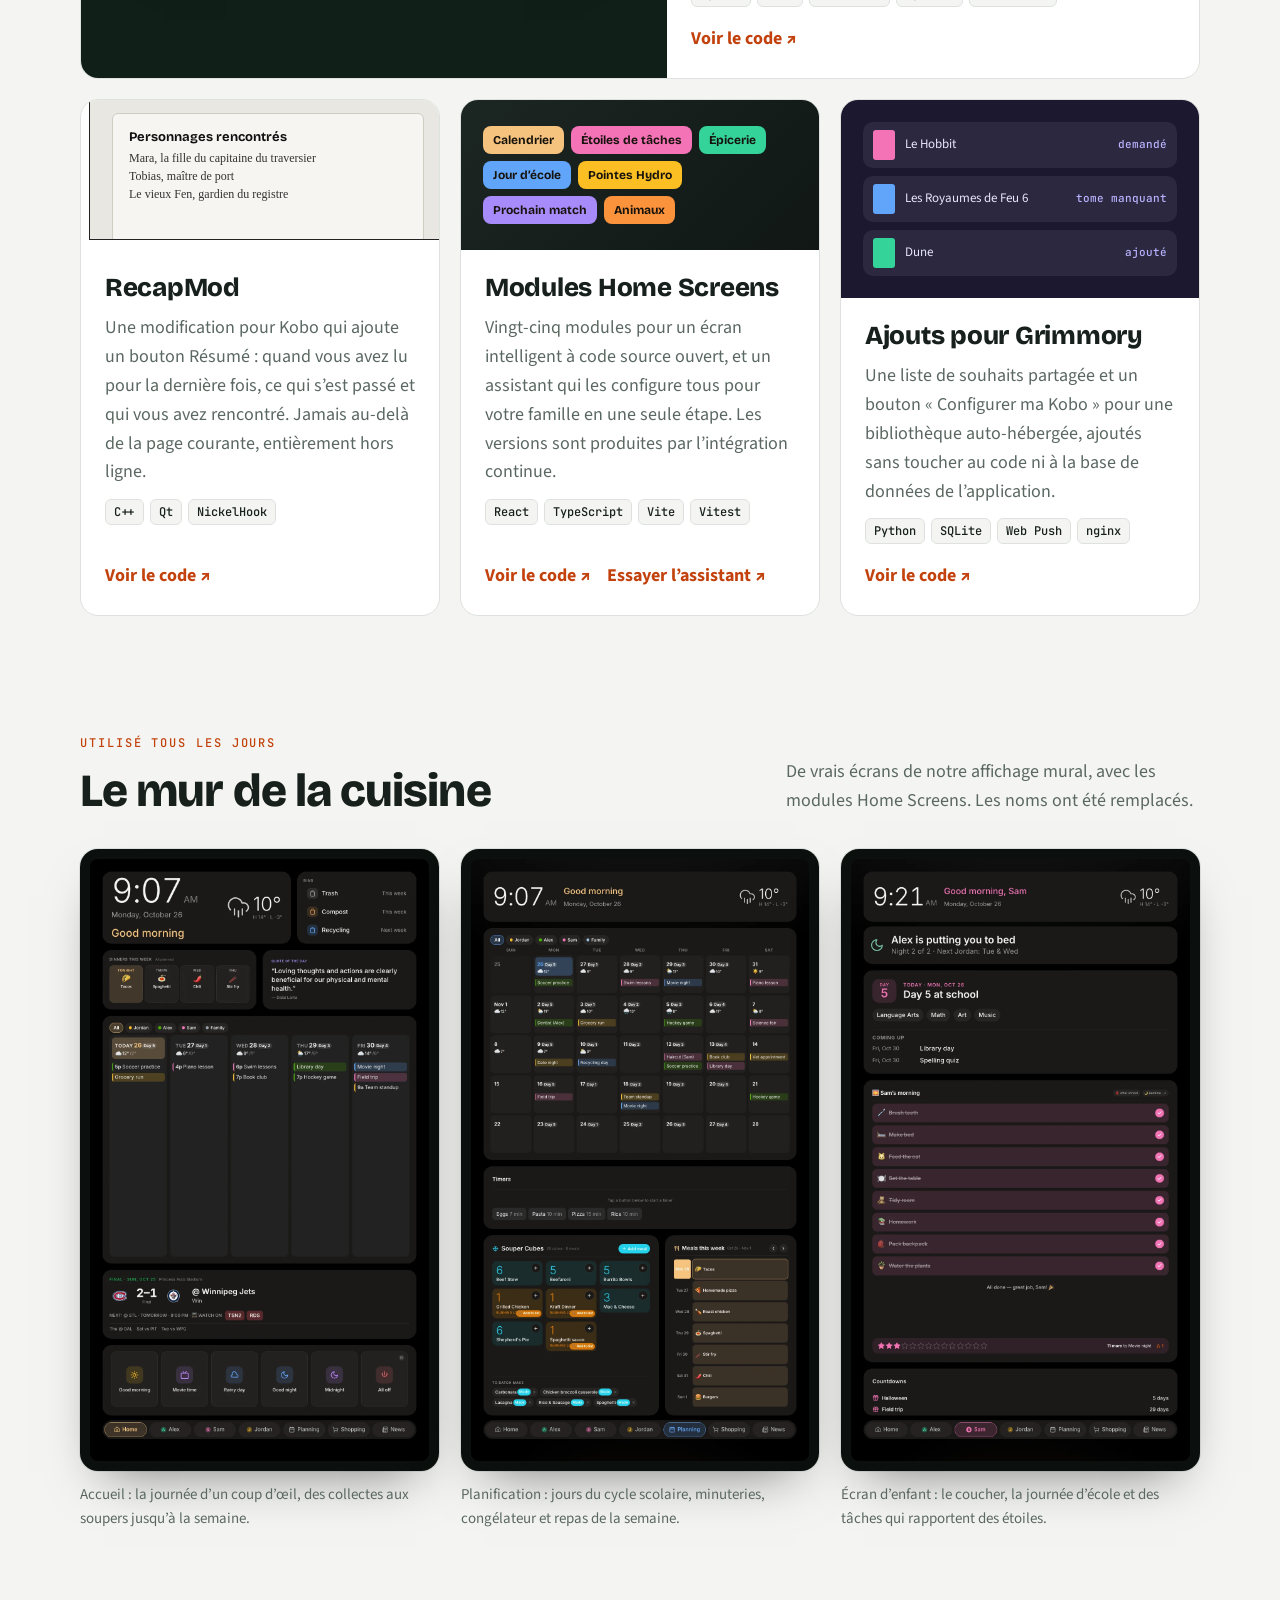
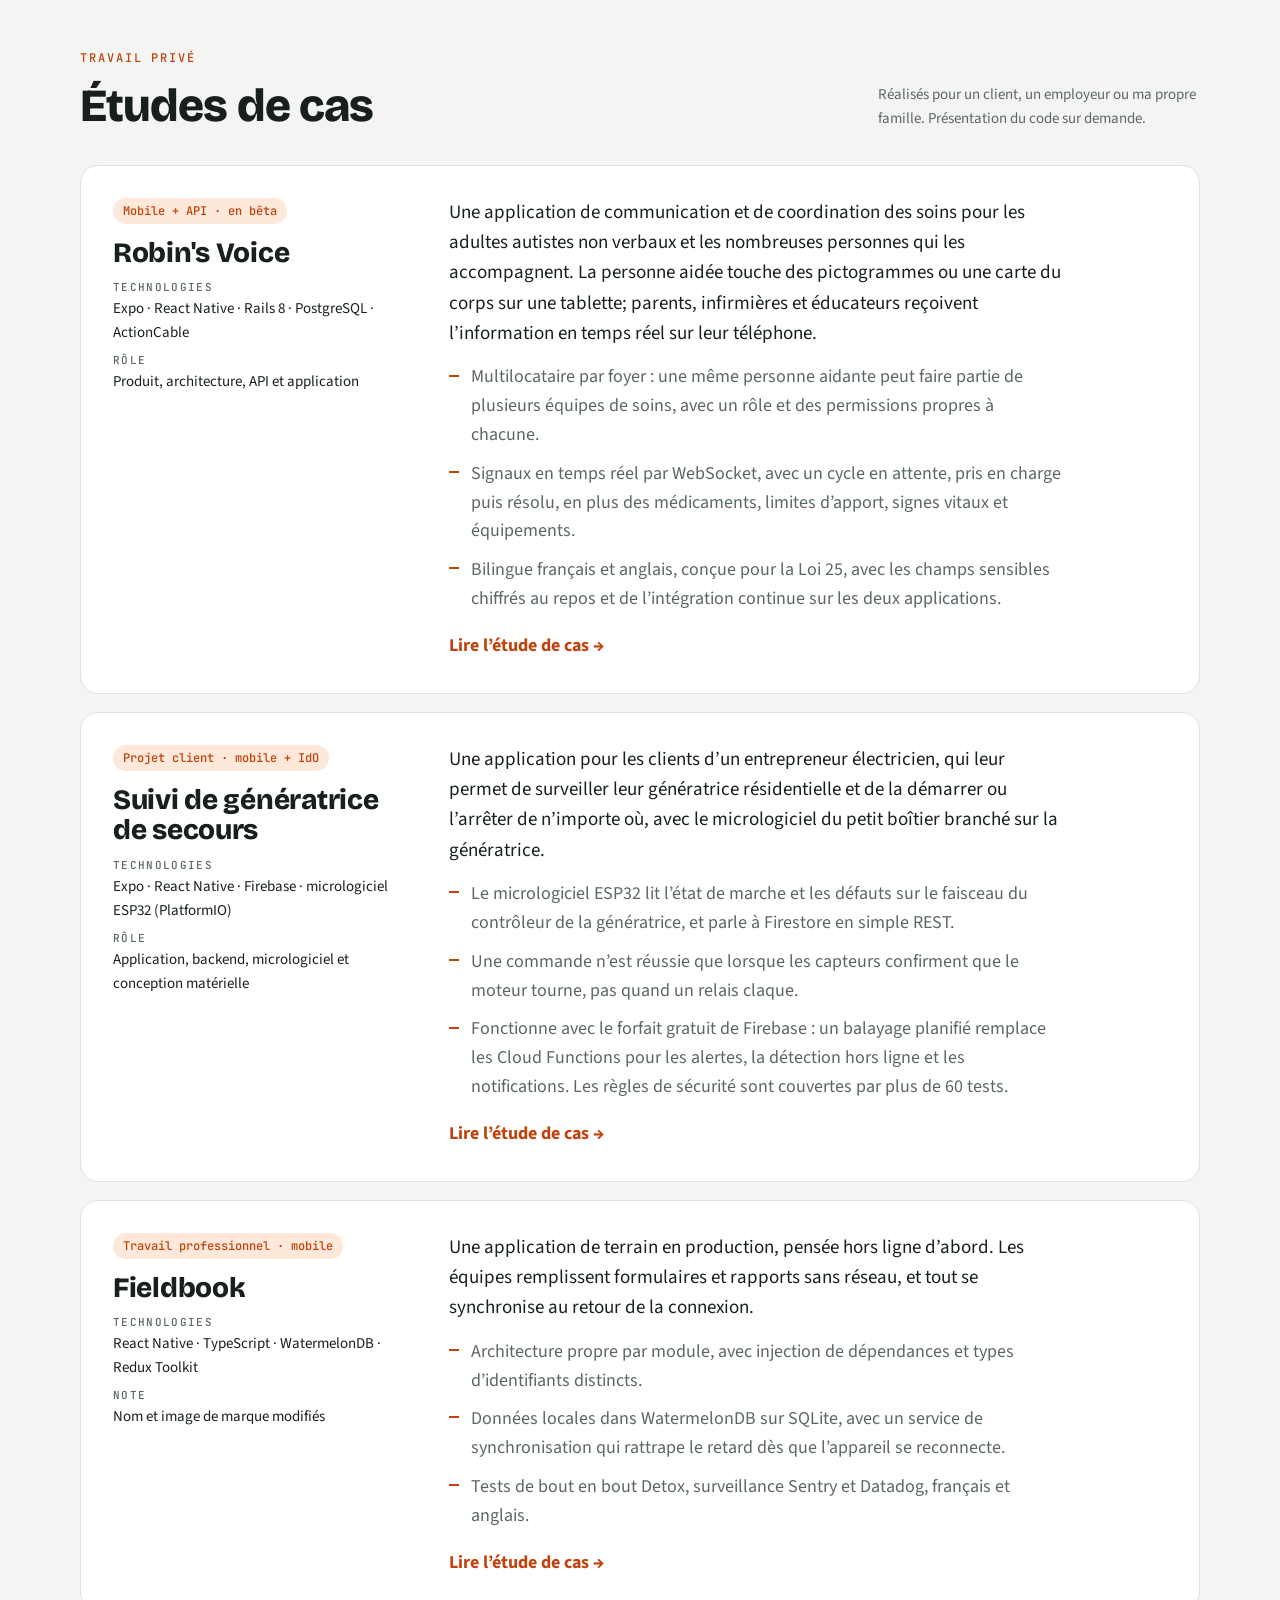
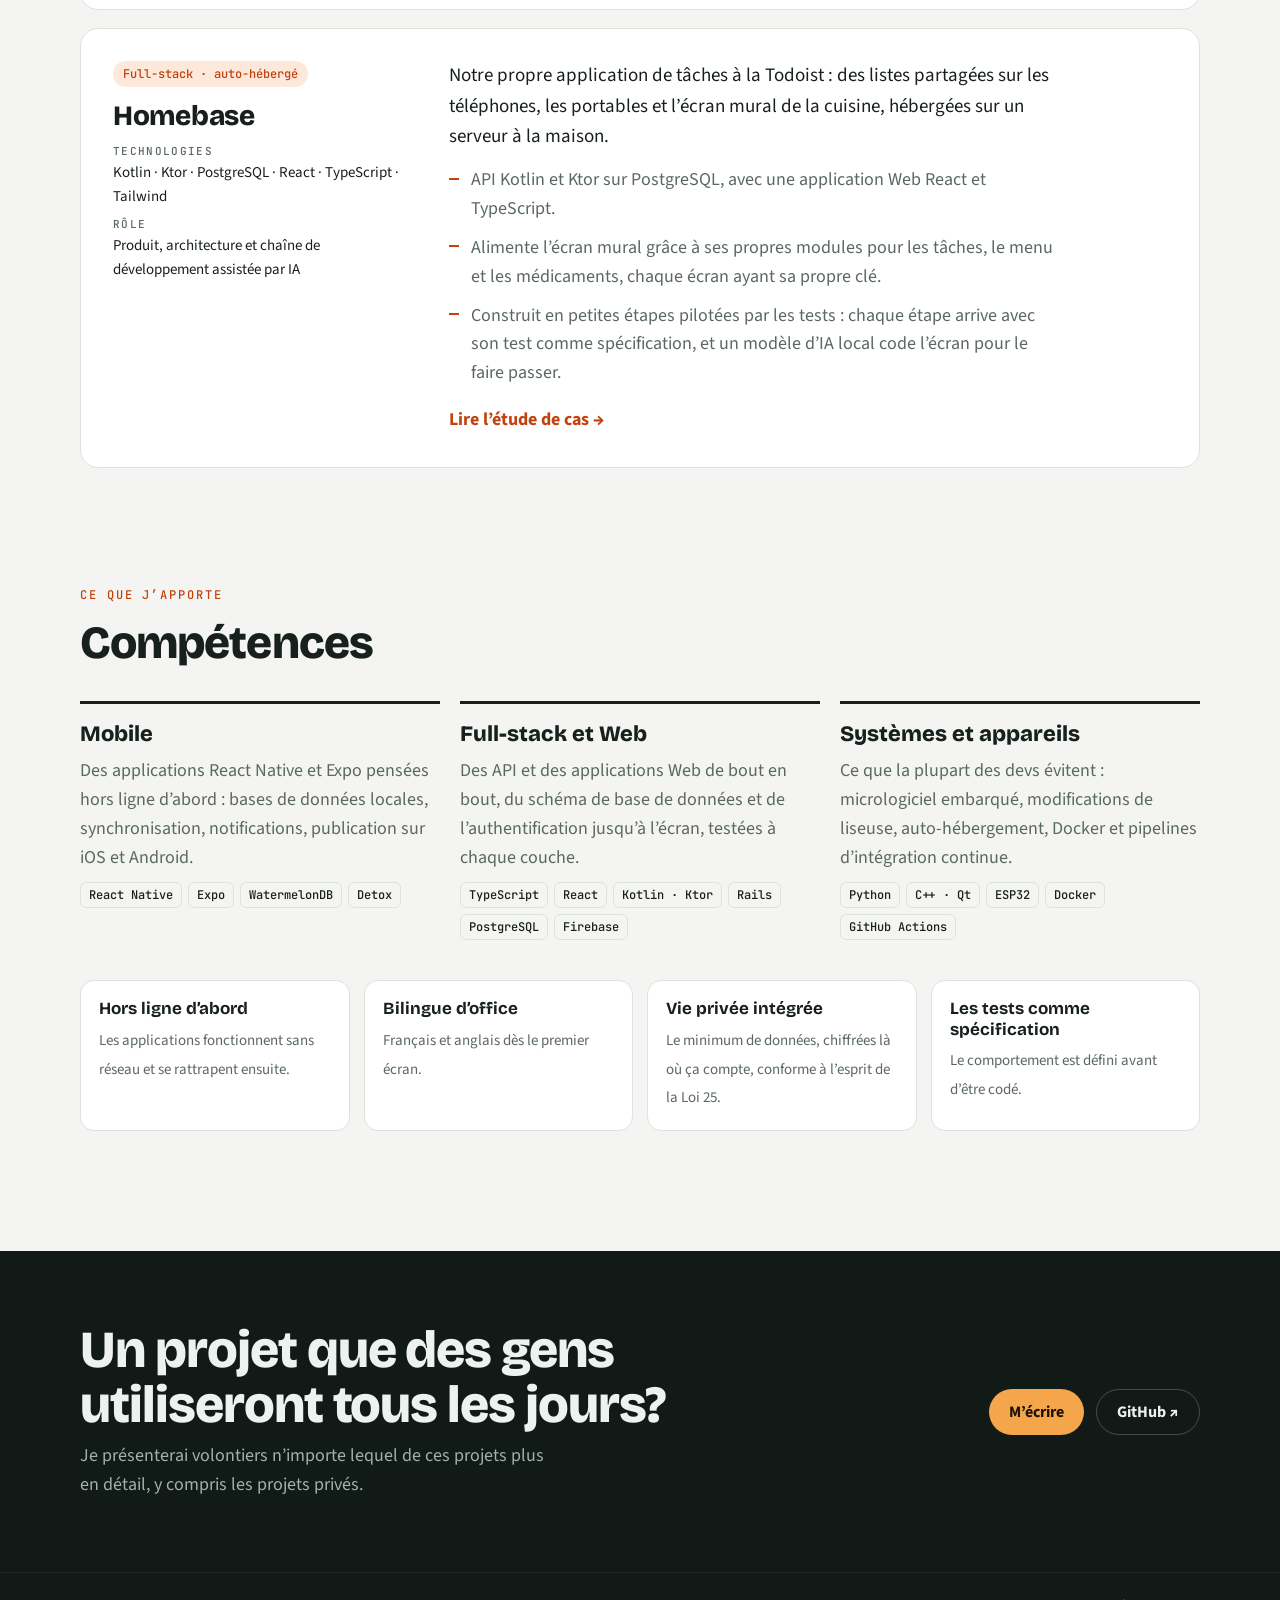
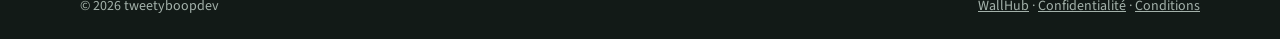
==== commit 42d33cac: "Show the kid's screen instead of shopping on the wall section Co-Authored-By: Claude Opus 5.5 (1M co" ====
--- a/fr/index.html
+++ b/fr/index.html
@@ -152,7 +152,7 @@
       <p>De vrais écrans de notre affichage mural, avec les modules Home Screens. Les noms ont été remplacés.</p>
     </div>
     <div class="shots">
-      <figure><img src="/assets/shots/wall-home.webp" width="1080" height="1920" loading="lazy" decoding="async" alt="Écran d’accueil de l’affichage mural avec l’heure, la météo, les collectes, les soupers, la semaine de la famille et un score de hockey"><figcaption>Accueil : la journée d’un coup d’œil, des collectes aux soupers jusqu’à la semaine.</figcaption></figure><figure><img src="/assets/shots/wall-planning.webp" width="1080" height="1920" loading="lazy" decoding="async" alt="Écran de planification avec un calendrier mensuel des jours d’école, des minuteries, les repas congelés et le menu de la semaine"><figcaption>Planification : jours du cycle scolaire, minuteries, congélateur et repas de la semaine.</figcaption></figure><figure><img src="/assets/shots/wall-shopping.webp" width="1080" height="1920" loading="lazy" decoding="async" alt="Écran d’épicerie avec les listes par magasin et des boutons d’ajout rapide"><figcaption>Épicerie : des listes par magasin, alimentées du téléphone ou du mur.</figcaption></figure>
+      <figure><img src="/assets/shots/wall-home.webp" width="1080" height="1920" loading="lazy" decoding="async" alt="Écran d’accueil de l’affichage mural avec l’heure, la météo, les collectes, les soupers, la semaine de la famille et un score de hockey"><figcaption>Accueil : la journée d’un coup d’œil, des collectes aux soupers jusqu’à la semaine.</figcaption></figure><figure><img src="/assets/shots/wall-planning.webp" width="1080" height="1920" loading="lazy" decoding="async" alt="Écran de planification avec un calendrier mensuel des jours d’école, des minuteries, les repas congelés et le menu de la semaine"><figcaption>Planification : jours du cycle scolaire, minuteries, congélateur et repas de la semaine.</figcaption></figure><figure><img src="/assets/shots/wall-sam.webp" width="1080" height="1920" loading="lazy" decoding="async" alt="Écran d’un enfant : qui s’occupe du coucher, la journée d’école, la routine du matin avec des étoiles à gagner et des comptes à rebours"><figcaption>Écran d’enfant : le coucher, la journée d’école et des tâches qui rapportent des étoiles.</figcaption></figure>
     </div>
   </section>
 
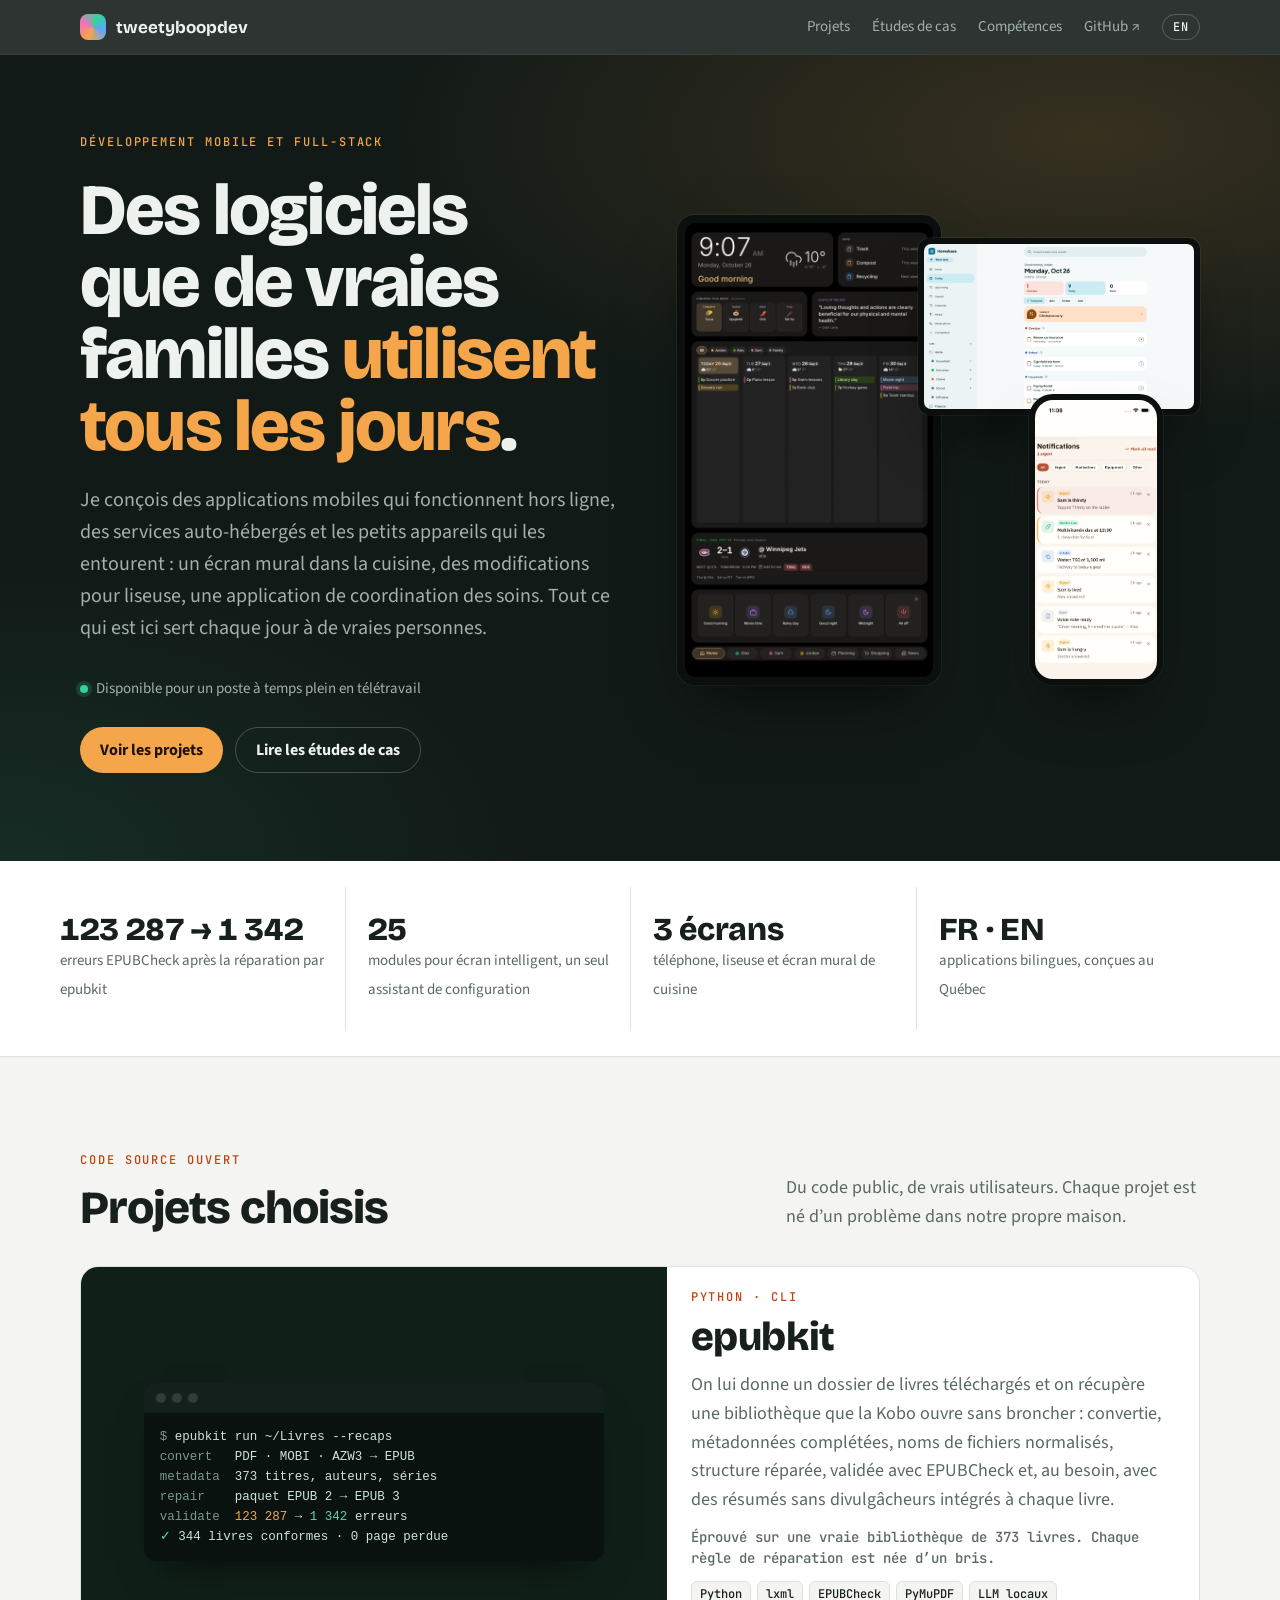
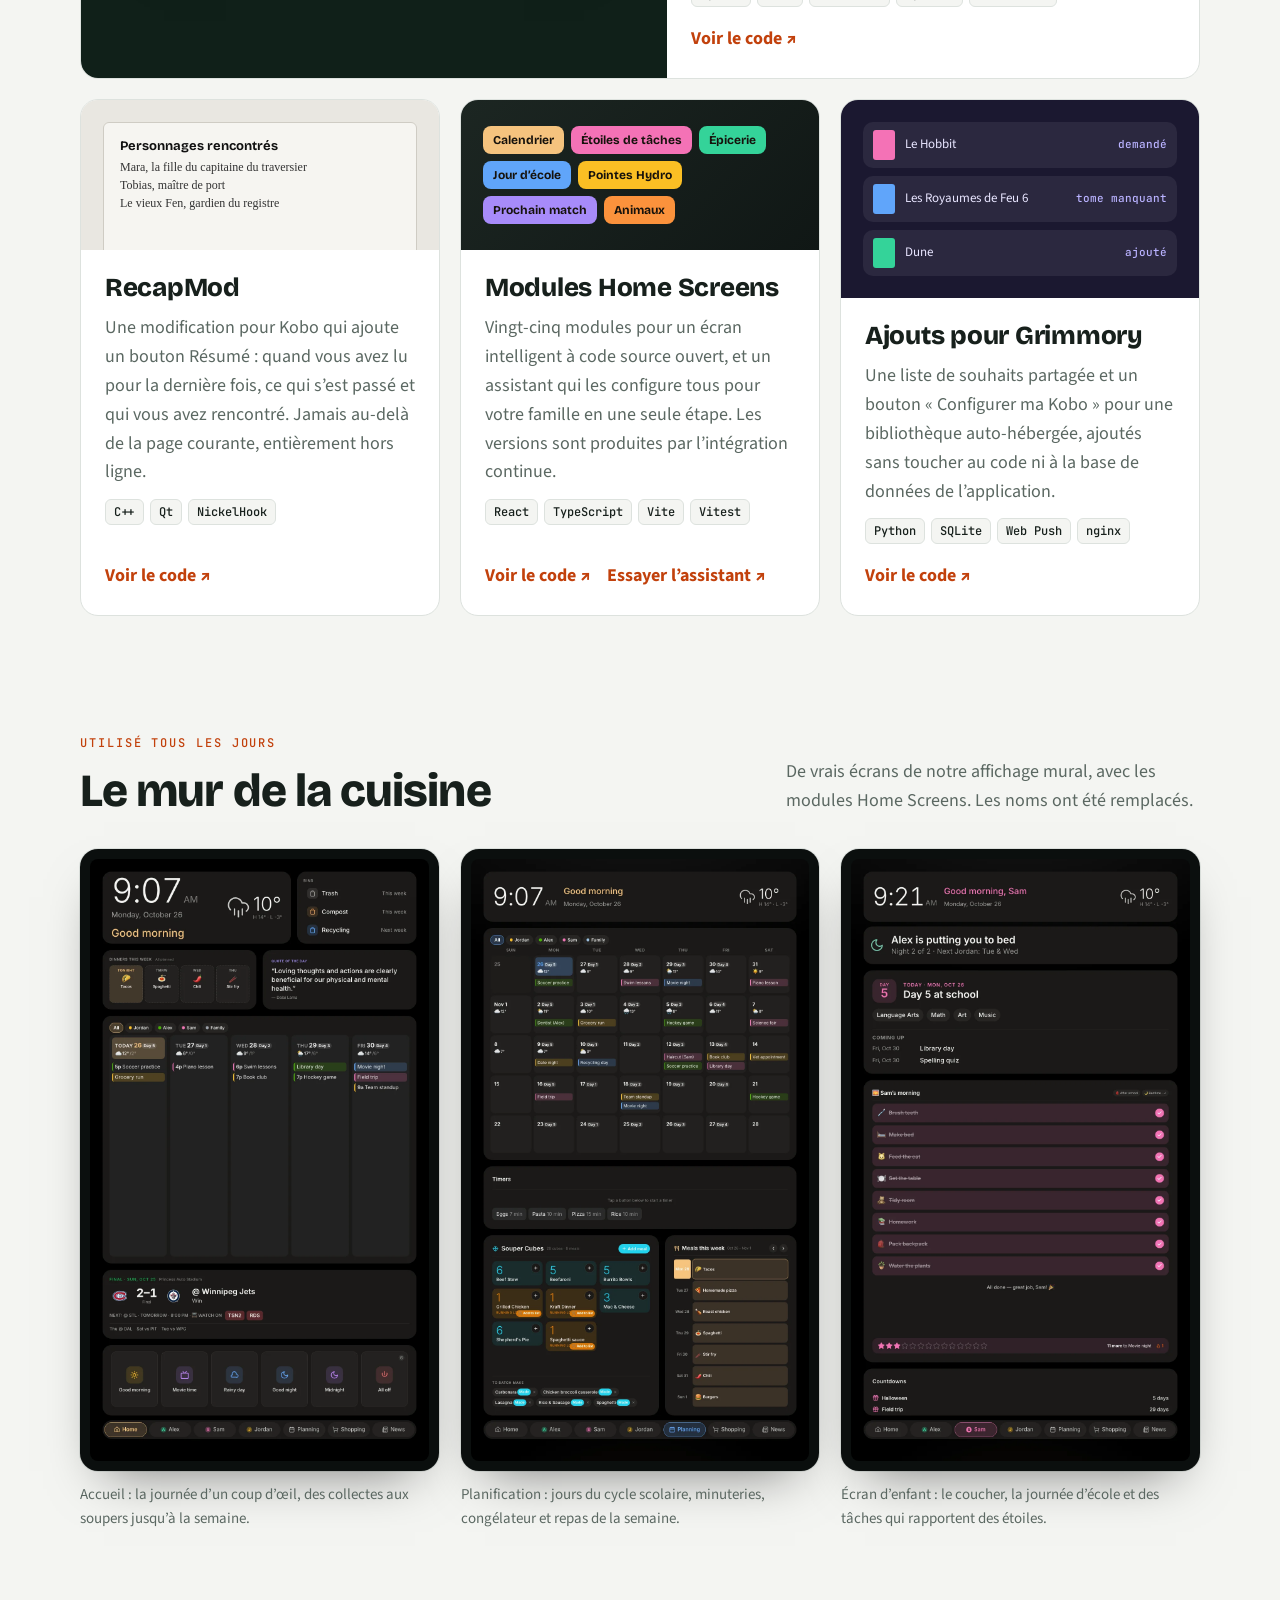
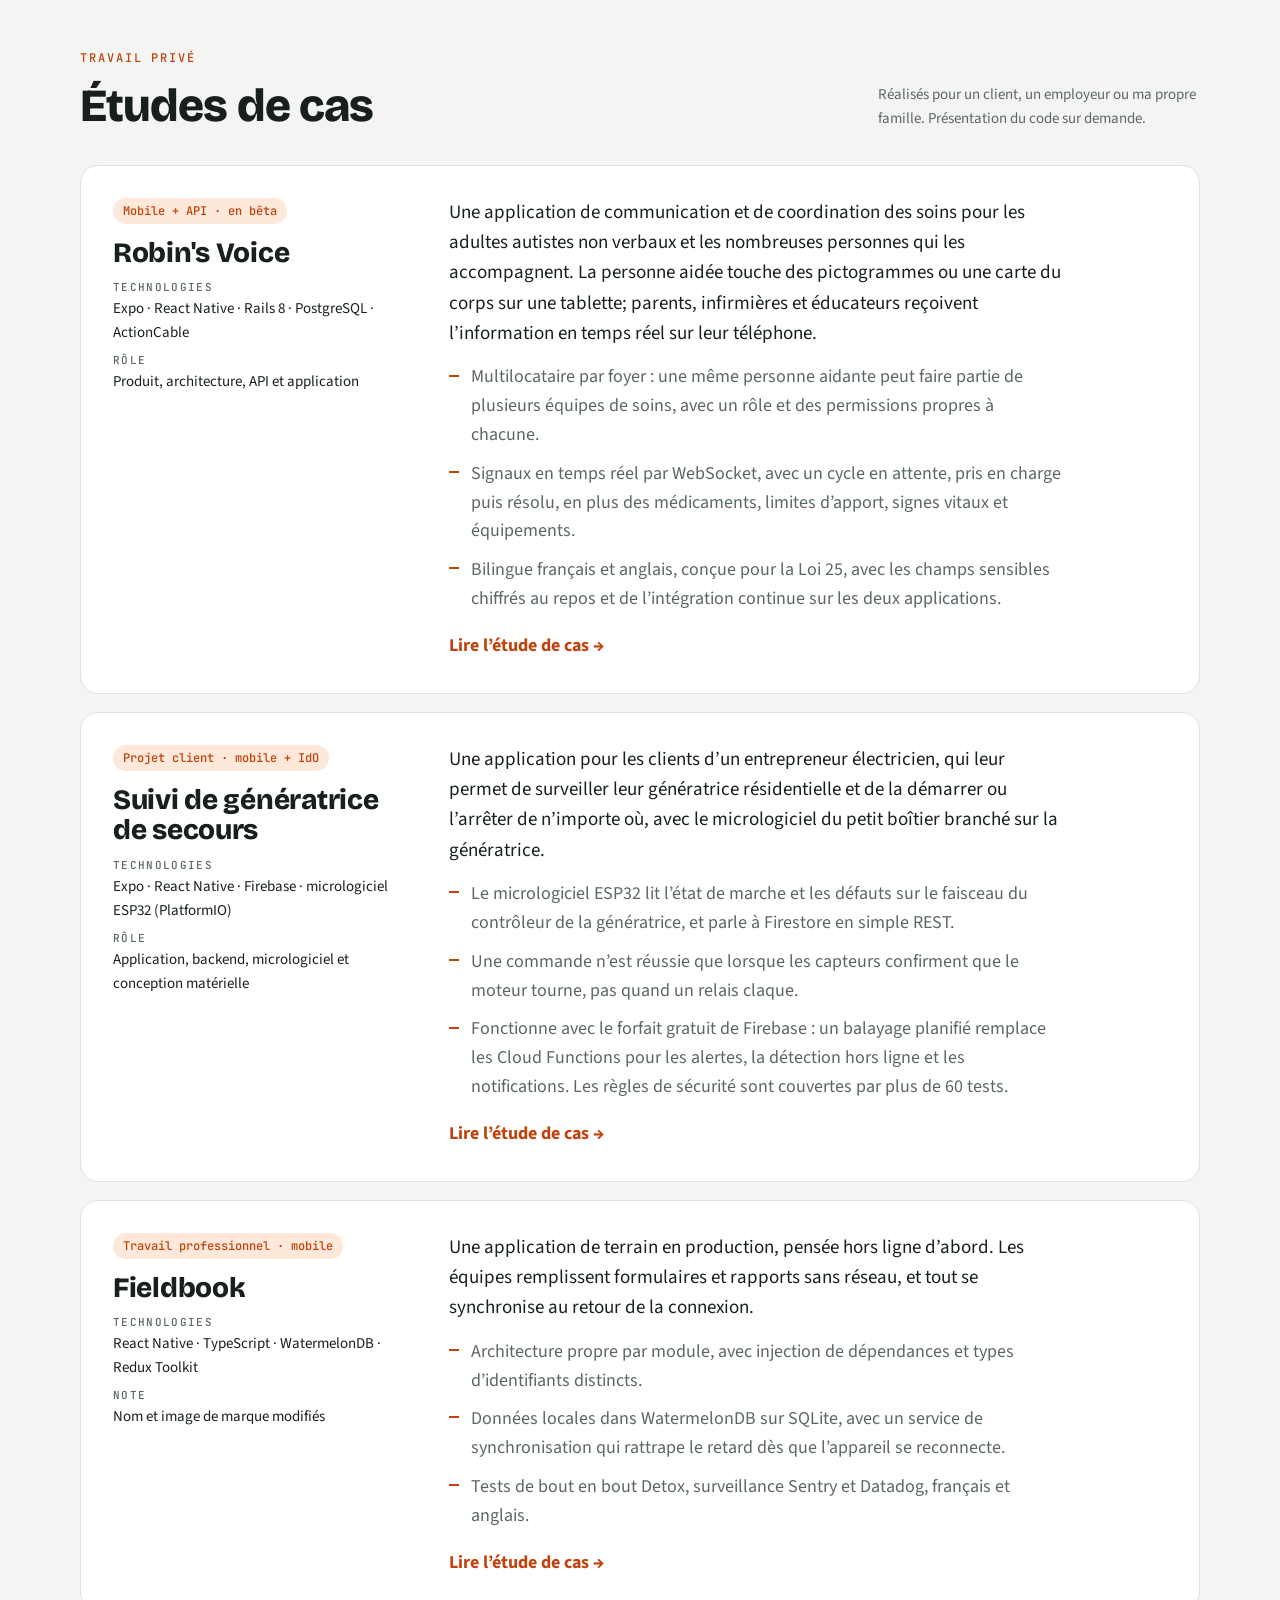
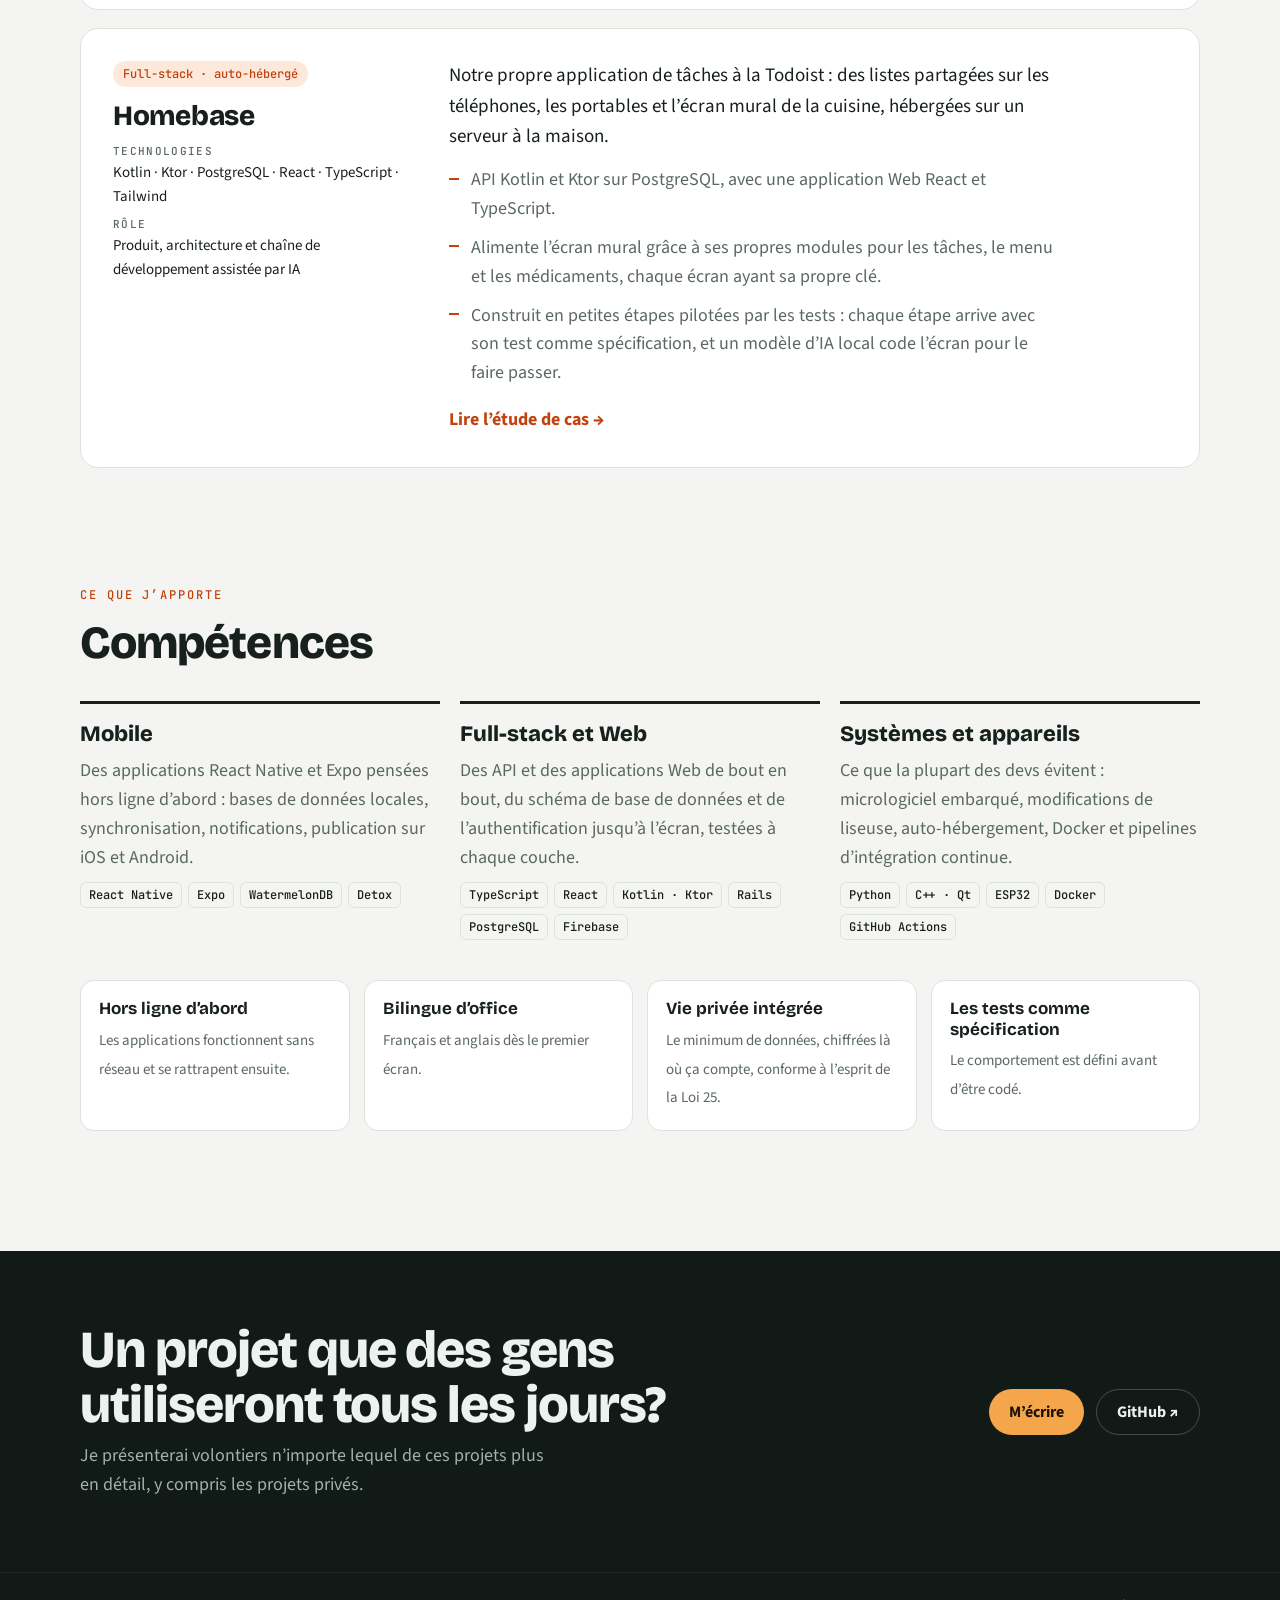
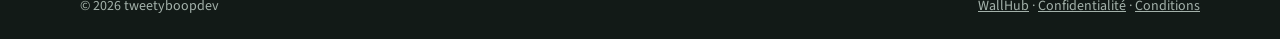
==== commit f9181b3f: "Use real app screens in the home page hero Co-Authored-By: Claude Opus 5.5 (1M context) <noreply@ant" ====
--- a/fr/index.html
+++ b/fr/index.html
@@ -58,21 +58,10 @@
         </div>
       </div>
 
-      <div class="devices" aria-label="Notre vrai écran mural de cuisine, à côté d’illustrations d’une liseuse Kobo affichant un résumé et d’un téléphone recevant une alerte de soins" role="img">
+      <div class="devices" aria-label="De vrais écrans : notre écran mural de cuisine, l’application de tâches Homebase sur un portable et une alerte de soins de Robin’s Voice sur un téléphone" role="img">
         <div class="dev wall"><img src="/assets/shots/wall-home.webp" width="1080" height="1920" alt="" fetchpriority="high" decoding="async"></div>
-        <div class="dev kobo">
-          <div class="screen">
-            <p>Le vent soufflait depuis trois jours, et le port était vide quand elle arriva enfin…</p><p>Personne au village ne se souvenait de la dernière fois où le traversier n’était pas venu.</p>
-            <div class="recap"><h4>Résumé</h4><span>Dernière lecture il y a 9 jours. Chapitre 11 : Mara trouve le registre et apprend qui a vendu le bateau.</span></div>
-          </div>
-        </div>
-        <div class="dev phone">
-          <div class="screen">
-            <div class="ping"><b>Besoin d’aide</b>Soif · depuis la tablette, il y a 1 min</div>
-            <span class="ack">J’arrive</span>
-            <div class="row"></div><div class="row s"></div><div class="row"></div><div class="row s"></div>
-          </div>
-        </div>
+        <div class="dev desk"><img src="/assets/shots/cases/homebase/today.webp" width="1440" height="900" alt="" decoding="async"></div>
+        <div class="dev phone"><img src="/assets/shots/cases/robins-voice/notifications.webp" width="645" height="1403" alt="" decoding="async"></div>
       </div>
     </div>
   </section>
--- a/assets/site.css
+++ b/assets/site.css
@@ -77,22 +77,13 @@
 .tile b { display: block; font: 700 9px/1.2 var(--mono); letter-spacing: .08em; text-transform: uppercase; color: #a3b1aa; margin-bottom: 4px; }
 .tile.wide { grid-column: span 2; }
 .stars { color: #fbbf24; letter-spacing: 2px; }
-.kobo { right: 2%; top: 4%; width: 40%; height: 58%; background: #2a2a28; padding: 12px 10px 26px; border-radius: 16px; }
-.kobo .screen { height: 100%; background: #e9e7e1; border-radius: 4px; color: #222; padding: 12px; font-family: Georgia, "Times New Roman", serif; font-size: 10.5px; line-height: 1.45; overflow: hidden; position: relative; }
-.kobo .screen p { margin: 0 0 6px; color: #555; }
-.recap { position: absolute; left: 8px; right: 8px; bottom: 10px; background: #fff; border: 1px solid #222; padding: 9px; font-family: var(--body); }
-.recap h4 { margin: 0 0 4px; font: 700 12px/1.1 var(--display); }
-.recap span { display: block; font-size: 10px; color: #333; line-height: 1.35; }
-.phone { right: 10%; bottom: 0; width: 30%; height: 54%; background: #0b0f0e; padding: 8px; border-radius: 26px; }
-.phone .screen { height: 100%; border-radius: 19px; background: #f7f8f6; padding: 18px 10px 10px; display: grid; align-content: start; gap: 7px; overflow: hidden; color: #17201c; }
-.phone .ping { background: #fde8d9; border-radius: 10px; padding: 8px; font-size: 10.5px; line-height: 1.3; }
-.phone .ping b { display: block; font: 700 11px/1.2 var(--display); color: #c2410c; }
-.phone .row { height: 8px; border-radius: 4px; background: #e2e6e3; }
-.phone .row.s { width: 60%; }
-.phone .ack { justify-self: start; background: #17201c; color: #fff; font: 700 9.5px/1 var(--body); padding: 6px 9px; border-radius: 999px; }
+.desk { right: 0; top: 5%; width: 54%; aspect-ratio: 1440 / 900; padding: 6px; background: #0b0f0e; border-radius: 12px; }
+.phone { right: 7%; bottom: 0; height: 62%; aspect-ratio: 645 / 1403; padding: 6px; background: #0b0f0e; border-radius: 24px; }
+.desk img, .phone img { display: block; width: 100%; height: 100%; object-fit: cover; object-position: top; border-radius: 7px; }
+.phone img { border-radius: 18px; }
 @media (prefers-reduced-motion: no-preference) {
   .dev { animation: rise .8s cubic-bezier(.2,.7,.2,1) both; }
-  .kobo { animation-delay: .12s; } .phone { animation-delay: .24s; }
+  .desk { animation-delay: .12s; } .phone { animation-delay: .24s; }
   @keyframes rise { from { transform: translateY(14px); } to { transform: none; } }
 }
 
@@ -271,3 +262,14 @@
 /* hero wall: the real wall display screenshot (portrait), replacing the drawn mockup */
 .wall { left: 0; top: 0; height: 100%; width: auto; aspect-ratio: 9 / 16; padding: 8px; border-radius: 18px; }
 .wall img { display: block; width: 100%; height: 100%; object-fit: cover; object-position: top; border-radius: 11px; }
+
+/* case study screenshots: each row keeps equal image heights by giving every figure its own aspect ratio as flex-grow */
+.cs-note { color: var(--muted); margin: 8px 0 22px; font-size: 17px; }
+.cs-shots { display: flex; gap: 18px; align-items: flex-start; margin-bottom: 26px; }
+.cs-shots figure { flex: var(--r) 1 0; min-width: 0; margin: 0; display: grid; gap: 10px; }
+.cs-shots img { width: 100%; height: auto; display: block; border-radius: 14px; box-shadow: 0 20px 44px -22px rgba(0,0,0,.4), 0 0 0 1px var(--line); }
+.cs-shots figcaption { font-size: 15px; color: var(--muted); }
+@media (max-width: 760px) {
+  .cs-shots { overflow-x: auto; scroll-snap-type: x mandatory; padding-bottom: 8px; }
+  .cs-shots figure { flex: none; width: min(calc(var(--r) * 440px), 86%); scroll-snap-align: start; }
+}
